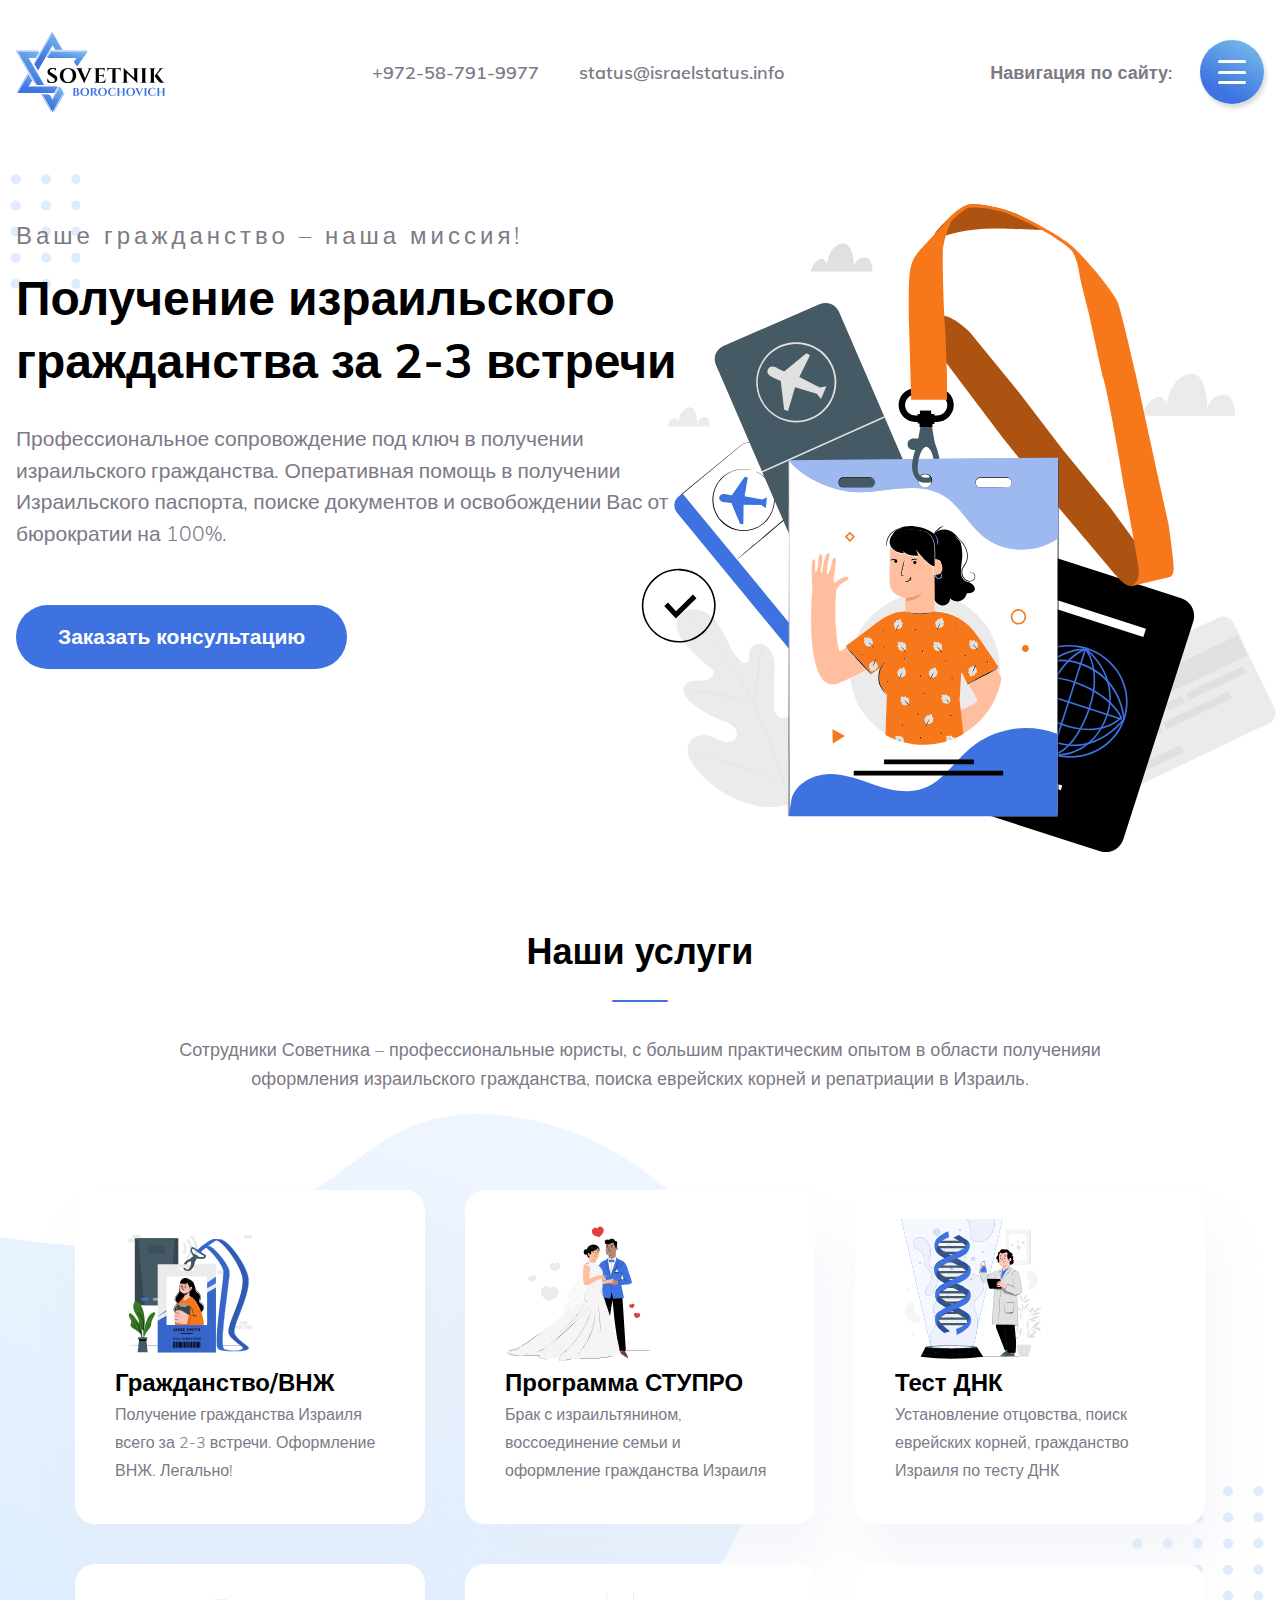
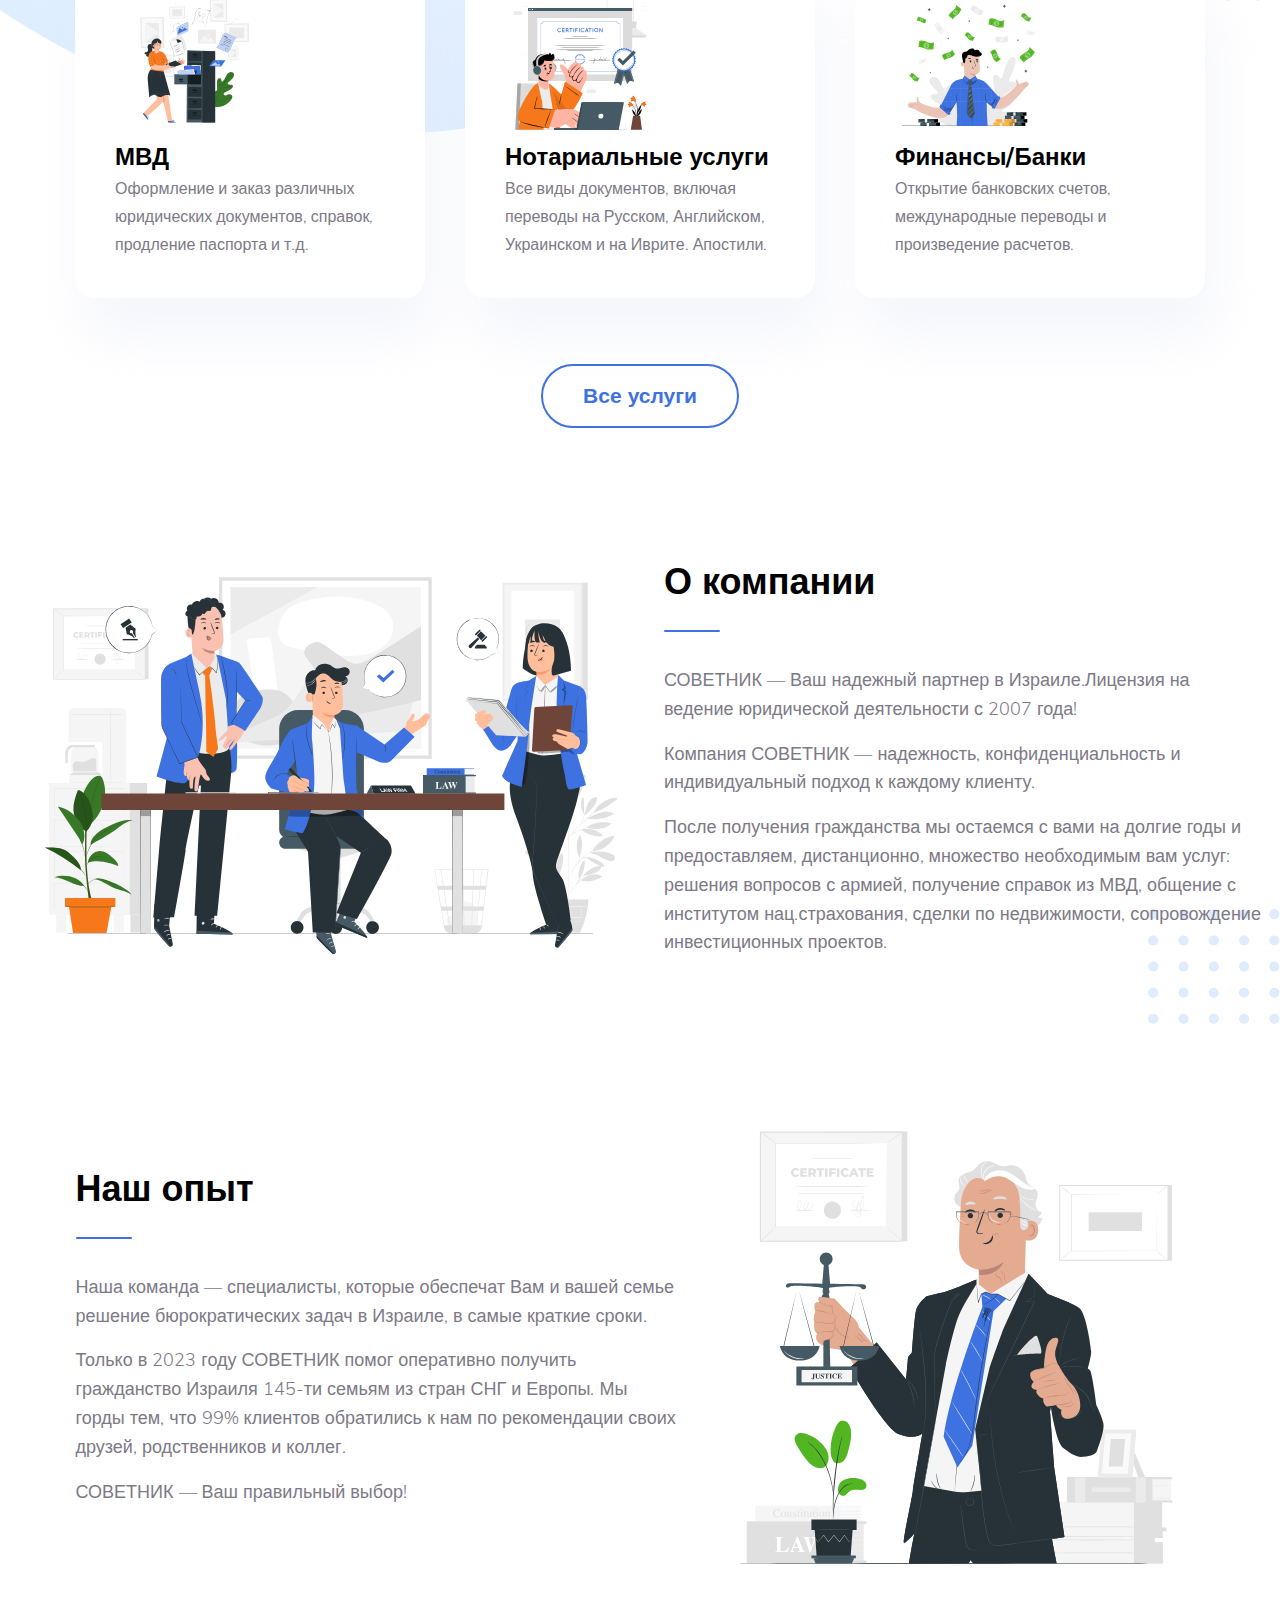
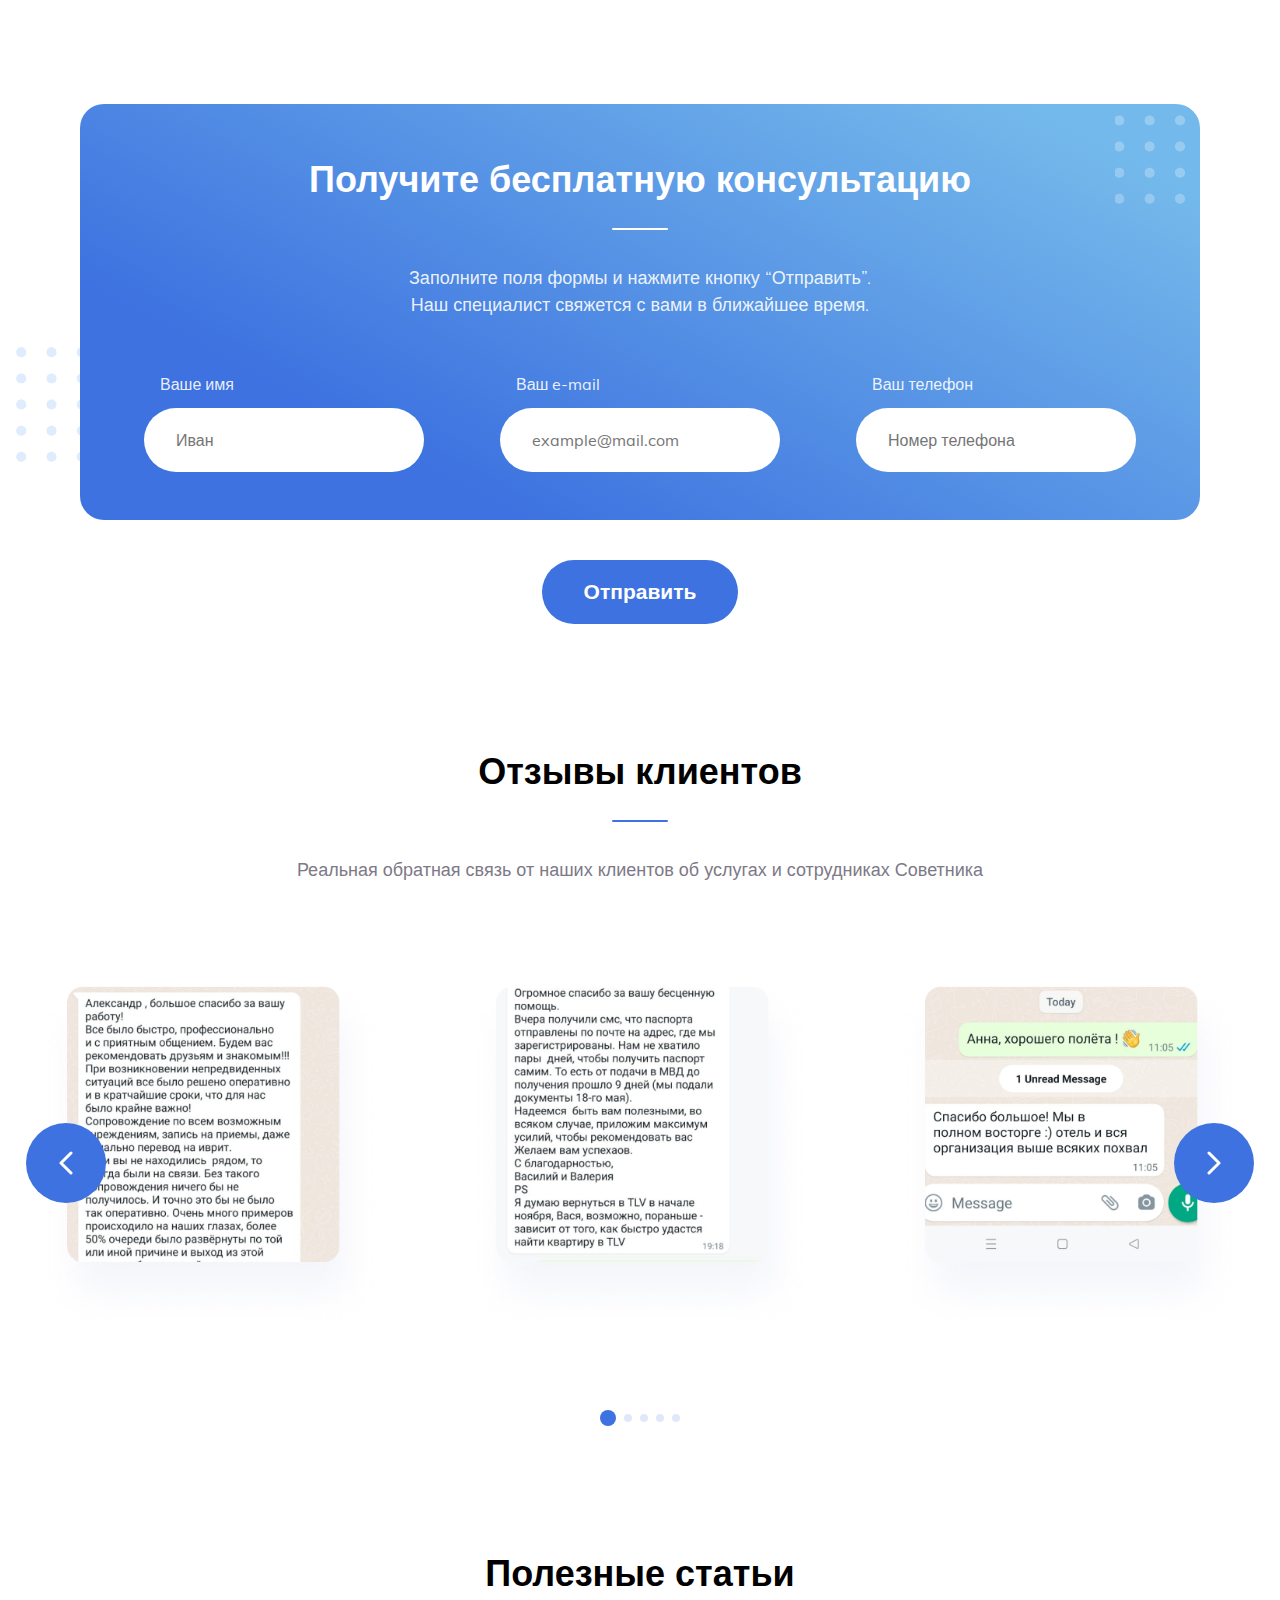
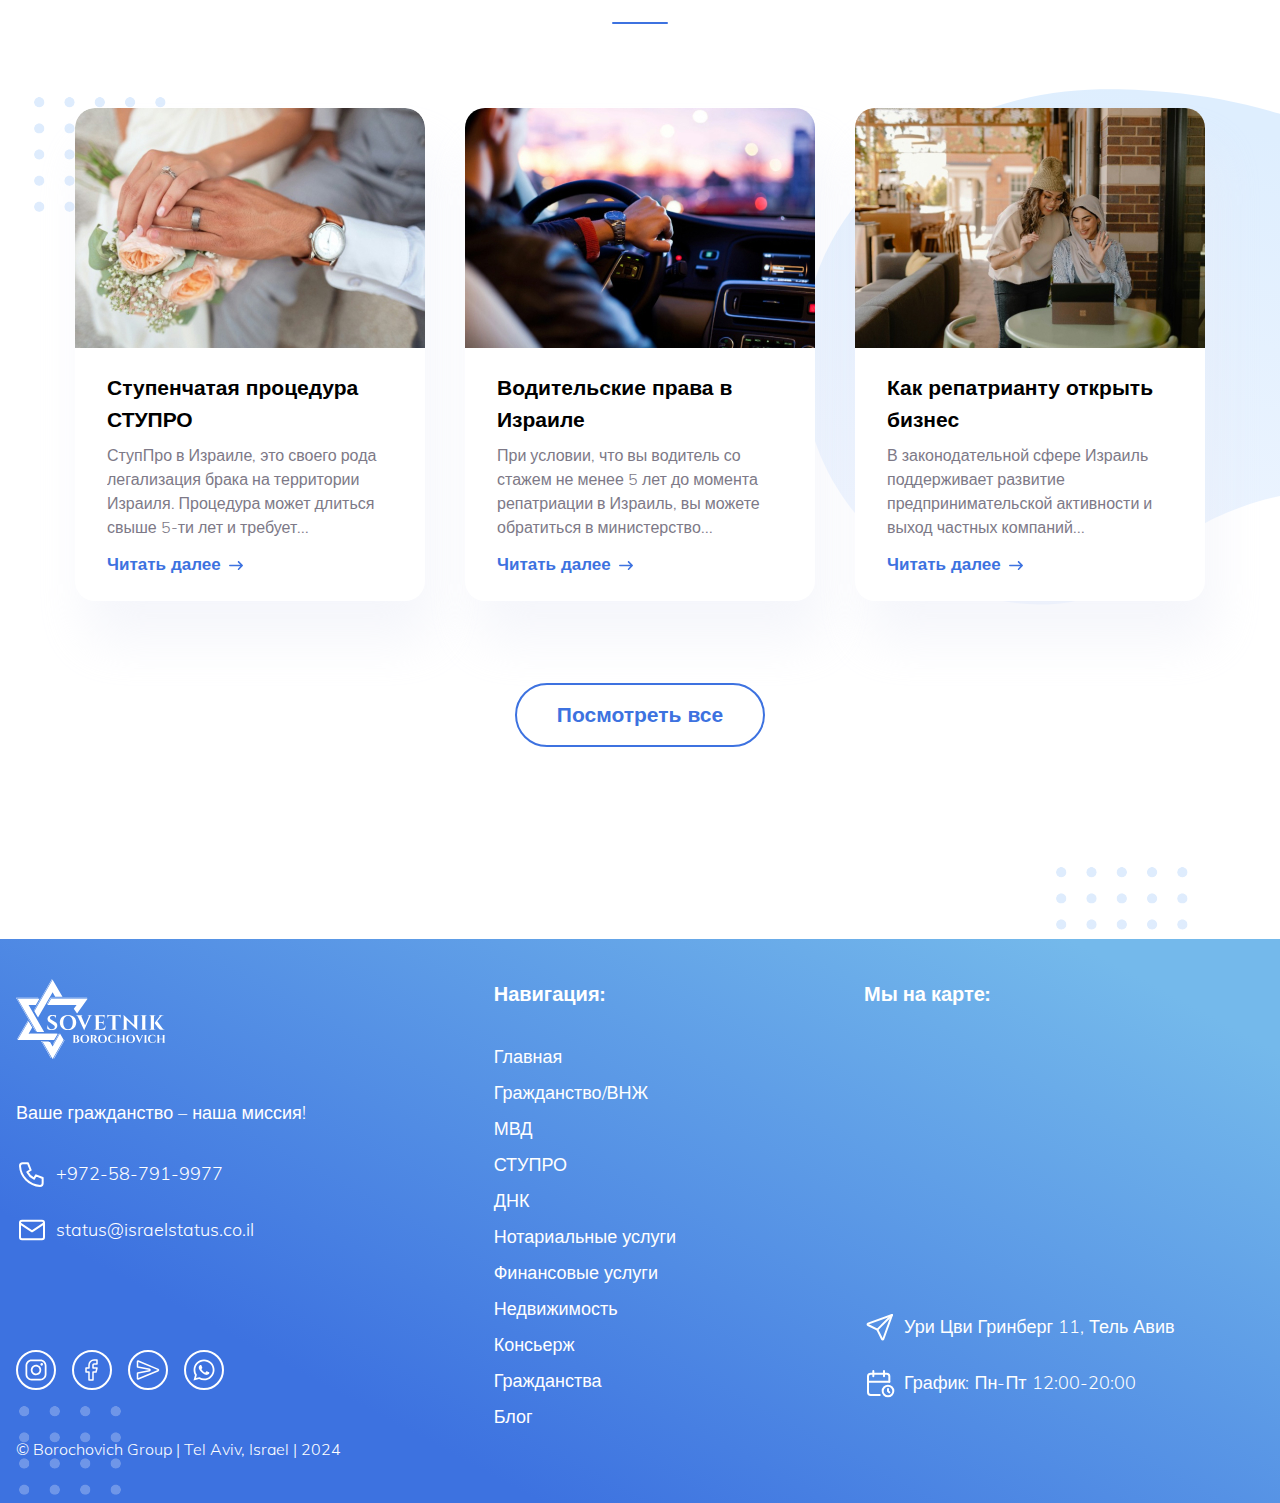
==== index.html @ db6ff0c1 "Initial commit" ====
<!DOCTYPE html>
<html lang="ru">

<head>
    <meta charset="UTF-8">
    <meta name="viewport" content="width=device-width, initial-scale=1.0">
    <meta http-equiv="X-UA-Compatible" content="IE=edge">

    <title>SOVETNIK</title>
    <link rel="icon" type="image/png" href="/assets/images/logo.svg">

    <link rel="preconnect" href="https://fonts.googleapis.com">
    <link rel="preconnect" href="https://fonts.gstatic.com" crossorigin>
    <link href="https://fonts.googleapis.com/css2?family=Roboto+Slab:wght@400;700&display=swap" rel="stylesheet">


    <link rel="stylesheet" href="https://cdn.jsdelivr.net/npm/swiper@11.1.4/swiper-bundle.min.css">
    <link rel="stylesheet" href="assets/css/style.css">
</head>

<body>
    <header class="header">
        <div class="header__inner container">
            <a href="/" class="header__logo logo">
                <img class="logo__image" src="assets/images/logo.svg" alt="logo">
            </a>
            <div class="header__contact">
                <a href="tel:+972-58-791-9977">+972-58-791-9977</a>
                <a href="mailto:status@israelstatus.info">status@israelstatus.info</a>
            </div>
            <div class="header__menu">
                <nav class="header__nav navigation">
                    <button class="navigation__arrow arrow arrow__left" id="leftArrow">

                    </button>
                    <ul class="navigation__list" id="scrollableMenu">
                        <li class="navigation__item">
                            <a href="#" class="navigation__link navigation__link--active">
                                ГРАЖДАНСТВО/ВНЖ
                            </a>
                            <ul class="navigation__sublist">
                                <li class="navigation__subitem">
                                    <a href="#" class="navigation__sublink">
                                        Еврейские корни
                                    </a>
                                </li>
                                <li class="navigation__subitem">
                                    <a href="#" class="navigation__sublink">
                                        Служба в армии Израиля
                                    </a>
                                </li>
                                <li class="navigation__subitem">
                                    <a href="#" class="navigation__sublink">
                                        Брак
                                    </a>
                                </li>
                                <li class="navigation__subitem">
                                    <a href="#" class="navigation__sublink">
                                        Одинокий родитель
                                    </a>
                                </li>
                                <li class="navigation__subitem">
                                    <a href="#" class="navigation__sublink">
                                        Восстановление гражданства
                                    </a>
                                </li>
                                <li class="navigation__subitem">
                                    <a href="#" class="navigation__sublink">
                                        Гуманитарная виза
                                    </a>
                                </li>
                                <li class="navigation__subitem">
                                    <a href="#" class="navigation__sublink">
                                        Вдовы/Вдовцы
                                    </a>
                                </li>
                                <li class="navigation__subitem">
                                    <a href="#" class="navigation__sublink">
                                        Обращение в иудаизм – Гиюр
                                    </a>
                                </li>
                                <li class="navigation__subitem">
                                    <a href="#" class="navigation__sublink">
                                        Архивный поиск
                                    </a>
                                </li>
                                <li class="navigation__subitem">
                                    <a href="#" class="navigation__sublink">
                                        Репатриация в Израиль
                                    </a>
                            </ul>
                        </li>
                        <li class="navigation__item">
                            <a href="#" class="navigation__link">
                                МВД
                            </a>
                            <ul class="navigation__sublist">
                                <li class="navigation__subitem">
                                    <a href="#" class="navigation__sublink">
                                        Еврейские корни
                                    </a>
                                </li>
                                <li class="navigation__subitem">
                                    <a href="#" class="navigation__sublink">
                                        Служба в армии Израиля
                                    </a>
                                </li>
                            </ul>
                        </li>
                        <li class="navigation__item">
                            <a href="#" class="navigation__link">
                                СТУПРО
                            </a>
                            <ul class="navigation__sublist">
                                <li class="navigation__subitem">
                                    <a href="#" class="navigation__sublink">
                                        Еврейские корни
                                    </a>
                                </li>
                                <li class="navigation__subitem">
                                    <a href="#" class="navigation__sublink">
                                        Служба
                                    </a>
                                </li>
                            </ul>
                        </li>
                        <li class="navigation__item">
                            <a href="#" class="navigation__link">
                                ДНК
                            </a>
                        </li>
                        <li class="navigation__item">
                            <a href="#" class="navigation__link">
                                НОТАРИАЛЬНЫЕ
                            </a>
                        </li>
                        <li class="navigation__item">
                            <a href="#" class="navigation__link">
                                Доминикана
                            </a>
                        </li>
                    </ul>
                    <button class="navigation__arrow arrow arrow__right" id="rightArrow">

                    </button>
                </nav>
                <div class="header__actions actions">
                    <p class="">Навигация по сайту:</p>
                    <button class="actions__button burger" id="burgerButton">
                        <span>Меню</span>
                    </button>
                    <button class="actions__button language" id="languageButton">
                        Ru
                    </button>
                </div>
            </div>
        </div>

    </header>

    <main class="main">
        <section class="hero">
            <div class="hero__inner container">
                <div class="hero__content">
                    <span class="hero__tagline">Ваше гражданство – наша миссия!</span>
                    <h1 class="title">Получение израильского гражданства за 2-3 встречи</h1>
                    <img src="assets/images/hero.svg" alt="hero">
                    <p class="hero__text">
                        Профессиональное сопровождение под ключ в получении израильского гражданства. Оперативная помощь
                        в
                        получении Израильского паспорта, поиске документов и освобождении Вас от бюрократии на 100%.
                    </p>
                    <button class="hero__button button">Заказать консультацию</button>
                </div>
            </div>
        </section>
        <section class="services">
            <div class="services__inner container">
                <h2 class="section__title">Наши услуги</h2>
                <p class="section__text">Сотрудники Советника – профессиональные юристы, с большим практическим опытом в
                    области полученияи
                    оформления израильского гражданства, поиска еврейских корней и репатриации в Израиль.</p>
                <ul class="services__list">
                    <li class="services__item">
                        <img src="assets/images/services/ID-Card.svg" alt="id">
                        <h3 class="services__title"><a class="services__link" href="#">Гражданство/ВНЖ</a></h3>
                        <p class="services__text">
                            Получение гражданства Израиля всего за 2-3 встречи. Оформление ВНЖ. Легально!
                        </p>
                    </li>
                    <li class="services__item">
                        <img src="assets/images/services/Wedding.svg" alt="id">
                        <h3 class="services__title"><a class="services__link" href="#">Программа
                                СТУПРО</a></h3>
                        <p class="services__text">
                            Брак с израильтянином, воссоединение семьи и оформление гражданства Израиля
                        </p>
                    </li>
                    <li class="services__item">
                        <img src="assets/images/services/DNA.svg" alt="id">
                        <h3 class="services__title"><a class="services__link" href="#">Тест
                                ДНК</a></h3>
                        <p class="services__text">
                            Установление отцовства, поиск
                            еврейских корней, гражданство Израиля по тесту ДНК
                        </p>
                    </li>
                    <li class="services__item">
                        <img src="assets/images/services/Documents.svg" alt="id">
                        <h3 class="services__title"><a class="services__link" href="#">МВД</a>
                        </h3>
                        <p class="services__text">
                            Оформление и заказ различных юридических документов, справок, продление паспорта и т.д.
                        </p>
                    </li>
                    <li class="services__item">
                        <img src="assets/images/services/Certification.svg" alt="id">
                        <h3 class="services__title"><a class="services__link" href="#">Нотариальные услуги</a></h3>
                        <p class="services__text">
                            Все виды документов, включая переводы на Русском, Английском, Украинском и на Иврите.
                            Апостили.
                        </p>
                    </li>
                    <li class="services__item">
                        <img src="assets/images/services/rain.svg" alt="id">
                        <h3 class="services__title"><a class="services__link" href="#">Финансы/Банки</a></h3>
                        <p class="services__text">
                            Открытие банковских счетов, международные переводы и произведение расчетов.
                        </p>
                    </li>
                </ul>
                <button class="services__button button button--transparent">Все услуги</button>
            </div>
        </section>
        <section class="about">
            <div class="about__inner container row">
                <img class="about__img" src="assets/images/about.svg" alt="">
                <div class="content">
                    <h2 class="section__title left--decor">О компании</h2>
                    <img src="assets/images/about.svg" alt="">
                    <p class="section__text">СОВЕТНИК — Ваш надежный партнер в Израиле.Лицензия на ведение юридической
                        деятельности с 2007 года!</p>
                    <p class="section__text">Компания СОВЕТНИК — надежность, конфиденциальность и индивидуальный подход
                        к каждому клиенту. </p>
                    <p class="section__text">После получения гражданства мы остаемся с вами на долгие годы и
                        предоставляем, дистанционно, множество необходимым вам услуг: решения вопросов с армией,
                        получение справок из МВД, общение с институтом нац.страхования, сделки по недвижимости,
                        сопровождение инвестиционных проектов. </p>
                </div>

            </div>
        </section>
        <section class="experience">
            <div class="experience__inner container row">
                <div class="content">
                    <h2 class="section__title left--decor">Наш опыт</h2>
                    <img src="assets/images/experience.svg" alt="">
                    <p class="section__text">Наша команда — специалисты, которые обеспечат Вам и вашей семье решение
                        бюрократических задач в Израиле, в самые краткие сроки.</p>
                    <p class="section__text">Только в 2023 году СОВЕТНИК помог оперативно получить гражданство Израиля
                        145-ти семьям из стран СНГ и Европы. Мы горды тем, что 99% клиентов обратились к нам по
                        рекомендации своих друзей, родственников и коллег.</p>
                    <p class="section__text">СОВЕТНИК — Ваш правильный выбор!</p>
                </div>
                <img class="experience__img" src="assets/images/experience.svg" alt="">
            </div>
        </section>
        <section class="offer">
            <div class="offer__inner container">
                <form class="form" id="concactForm" method="post">
                    <div class="form__inner">
                        <h2 class="form__title">Получите бесплатную консультацию</h2>
                        <p class="form__text">Заполните поля формы и нажмите кнопку “Отправить”. Наш специалист свяжется
                            с вами в ближайшее время.</p>
                        <div class="form__content">
                            <div class="form__group">
                                <label for="offerName">Ваше имя</label>
                                <input type="text" id="offerName" name="offerName" required="" placeholder="Иван"
                                    onkeypress="noDigits(event)">
                            </div>
                            <div class="form__group">
                                <label for="offerEmail">Ваш e-mail</label>
                                <input type="email" id="offerEmail" name="offerEmail" required=""
                                    placeholder="example@mail.com">
                            </div>
                            <div class="form__group">
                                <label for="offerPhone">Ваш телефон</label>
                                <input type="tel" id="offerPhone" name="offerPhone" required=""
                                    placeholder="Номер телефона" onkeypress="noLettersOrSpecialChars(event)">
                            </div>
                        </div>
                    </div>

                    <button class="form__button button" type="submit">Отправить</button>

                </form>

            </div>
        </section>
        <section class="comments">
            <div class="comments__inner container">
                <h2 class="section__title">Отзывы клиентов</h2>
                <p class="section__text">
                    Реальная обратная связь от наших клиентов об услугах и сотрудниках Советника
                </p>

            <!-- Slider main container -->
            <div class="swiper" id="swiper">

                <!-- Additional required wrapper -->
                <ul class="swiper-wrapper comments__list">

                    <!-- Slides -->
                    <li class="swiper-slide comments__item"><img src="assets/images/1/1.png" alt=""></li>
                    <li class="swiper-slide comments__item"><img src="assets/images/1/2.png" alt=""></li>
                    <li class="swiper-slide comments__item"><img src="assets/images/1/3.png" alt=""></li>
                    <li class="swiper-slide comments__item"><img src="assets/images/1/1.png" alt=""></li>
                    <li class="swiper-slide comments__item"><img src="assets/images/1/3.png" alt=""></li>
                </ul>
                <div class="swiper__navigation">
                    <!-- If we need pagination -->
                    <div class="swiper-pagination"></div>
                    <div class="swiper__navigation-button">
                        <!-- If we need navigation buttons -->
                        <div class="swiper-button-prev"></div>
                        <div class="swiper-button-next"></div>
                    </div>
                </div>
            </div>
            </div>
        </section>
        <section class="news">
            <div class="news__inner container">
                <h2 class="section__title">Полезные статьи</h2>
                <ul class="news__list">
                    <li class="news__item">
                        <img src="assets/images/articles/1.jpg" alt="" class="news__img">
                        <div class="news__content">

                            <h3 class="news__title">
                                <a href="" class="news__link">Ступенчатая процедура
                                    СТУПРО</a>
                            </h3>
                            <p class="news__text">СтупПро в Израиле, это своего рода легализация брака на территории
                                Израиля. Процедура может длиться свыше 5-ти лет и требует...</p>
                            <a href="" class="news__more">
                                Читать далее
                                <span>
                                    <svg width="14" height="9" viewBox="0 0 14 9" fill="none"
                                        xmlns="http://www.w3.org/2000/svg">
                                        <path
                                            d="M0.795455 5.34091L11.2955 5.34091L8.98864 7.64773C8.67045 7.96591 8.67045 8.44318 8.98864 8.76136C9.30682 9.07955 9.78409 9.07955 10.1023 8.76136L13.7614 5.10227C14.0795 4.78409 14.0795 4.30682 13.7614 3.98864L10.1023 0.329546C9.78409 0.0113636 9.30682 0.0113636 8.98864 0.329546C8.67046 0.647727 8.67046 1.125 8.98864 1.44318L11.2955 3.75L0.795455 3.75C0.397728 3.75 4.31153e-07 4.06818 3.89429e-07 4.54545C3.47704e-07 5.02273 0.397728 5.34091 0.795455 5.34091Z"
                                            fill="#3D72E0" />
                                    </svg>
                                </span>
                            </a>
                        </div>
                    </li>
                    <li class="news__item">
                        <img src="assets/images/articles/2.jpg" alt="" class="news__img">
                        <div class="news__content">
                            <h3 class="news__title">
                                <a href="" class="news__link">Водительские права в Израиле</a>
                            </h3>
                            <p class="news__text">При условии, что вы водитель со стажем не менее 5 лет до момента
                                репатриации в Израиль, вы можете обратиться в министерство...</p>
                            <a href="" class="news__more">
                                Читать далее
                                <span>
                                    <svg width="14" height="9" viewBox="0 0 14 9" fill="none"
                                        xmlns="http://www.w3.org/2000/svg">
                                        <path
                                            d="M0.795455 5.34091L11.2955 5.34091L8.98864 7.64773C8.67045 7.96591 8.67045 8.44318 8.98864 8.76136C9.30682 9.07955 9.78409 9.07955 10.1023 8.76136L13.7614 5.10227C14.0795 4.78409 14.0795 4.30682 13.7614 3.98864L10.1023 0.329546C9.78409 0.0113636 9.30682 0.0113636 8.98864 0.329546C8.67046 0.647727 8.67046 1.125 8.98864 1.44318L11.2955 3.75L0.795455 3.75C0.397728 3.75 4.31153e-07 4.06818 3.89429e-07 4.54545C3.47704e-07 5.02273 0.397728 5.34091 0.795455 5.34091Z"
                                            fill="#3D72E0" />
                                    </svg>
                                </span>
                            </a>
                        </div>
                    </li>
                    <li class="news__item">
                        <img src="assets/images/articles/3.jpg" alt="" class="news__img">
                        <div class="news__content">

                            <h3 class="news__title">
                                <a href="" class="news__link">Как репатрианту открыть бизнес</a>
                            </h3>
                            <p class="news__text">В законодательной сфере Израиль поддерживает развитие
                                предпринимательской
                                активности и выход частных компаний...</p>
                            <a href="" class="news__more">
                                Читать далее
                                <span>
                                    <svg width="14" height="9" viewBox="0 0 14 9" fill="none"
                                        xmlns="http://www.w3.org/2000/svg">
                                        <path
                                            d="M0.795455 5.34091L11.2955 5.34091L8.98864 7.64773C8.67045 7.96591 8.67045 8.44318 8.98864 8.76136C9.30682 9.07955 9.78409 9.07955 10.1023 8.76136L13.7614 5.10227C14.0795 4.78409 14.0795 4.30682 13.7614 3.98864L10.1023 0.329546C9.78409 0.0113636 9.30682 0.0113636 8.98864 0.329546C8.67046 0.647727 8.67046 1.125 8.98864 1.44318L11.2955 3.75L0.795455 3.75C0.397728 3.75 4.31153e-07 4.06818 3.89429e-07 4.54545C3.47704e-07 5.02273 0.397728 5.34091 0.795455 5.34091Z"
                                            fill="#3D72E0" />
                                    </svg>
                                </span>
                            </a>
                        </div>
                    </li>
                </ul>
                <a href="" class="button button--transparent">Посмотреть все</a>
            </div>
        </section>

    </main>

    <footer class="footer">
        <div class="footer__inner container">
            <div class="footer__row">
                <div class="footer__col">
                    <a href="/" class="footer__logo logo">
                        <img class="logo__image" src="assets/images/logo-sovetnik-white.svg" alt="logo">
                    </a>
                    <p class="footer__text">Ваше гражданство – наша миссия!</p>
                    <div class="footer__info">
                        <a href="tel:+972-58-791-9977" class="footer__link">
                            <svg width="32" height="32" viewBox="0 0 32 32" fill="none"
                                xmlns="http://www.w3.org/2000/svg">
                                <path
                                    d="M6.66667 5.33325H12L14.6667 11.9999L11.3333 13.9999C12.7613 16.8953 15.1046 19.2386 18 20.6666L20 17.3333L26.6667 19.9999V25.3333C26.6667 26.806 25.4728 27.9999 24 27.9999C13.2369 27.3458 4.65408 18.7631 4 7.99992C4 6.52716 5.19391 5.33325 6.66667 5.33325"
                                    stroke="white" stroke-width="2" stroke-linecap="round" stroke-linejoin="round" />
                            </svg>
                            +972-58-791-9977
                        </a>
                        <a href="mailto:status@israelstatus.co.il" class="footer__link">
                            <svg width="32" height="32" viewBox="0 0 32 32" fill="none"
                                xmlns="http://www.w3.org/2000/svg">
                                <rect x="4" y="6.66675" width="24" height="18.6667" rx="2" stroke="white"
                                    stroke-width="2" stroke-linecap="round" stroke-linejoin="round" />
                                <path d="M4 9.33325L16 17.3333L28 9.33325" stroke="white" stroke-width="2"
                                    stroke-linecap="round" stroke-linejoin="round" />
                            </svg>
                            status@israelstatus.co.il
                        </a>
                    </div>
                    <div class="footer__social social">
                        <a href="#" class="social__link">
                            <svg width="24" height="24" viewBox="0 0 24 24" fill="none"
                                xmlns="http://www.w3.org/2000/svg">
                                <path
                                    d="M16.3748 3.24984C17.5342 3.25331 18.6451 3.71539 19.4648 4.53517C20.2846 5.35495 20.7467 6.46582 20.7502 7.62516V16.3748C20.7467 17.5342 20.2846 18.6451 19.4648 19.4648C18.6451 20.2846 17.5342 20.7467 16.3748 20.7502H7.62516C6.46582 20.7467 5.35495 20.2846 4.53517 19.4648C3.71539 18.6451 3.25331 17.5342 3.24984 16.3748V7.62516C3.25331 6.46582 3.71539 5.35495 4.53517 4.53517C5.35495 3.71539 6.46582 3.25331 7.62516 3.24984H16.3748ZM16.3748 1.5H7.62516C4.25625 1.5 1.5 4.25625 1.5 7.62516V16.3748C1.5 19.7437 4.25625 22.5 7.62516 22.5H16.3748C19.7437 22.5 22.5 19.7437 22.5 16.3748V7.62516C22.5 4.25625 19.7437 1.5 16.3748 1.5Z"
                                    fill="white" />
                                <path
                                    d="M17.6873 7.62524C17.4278 7.62524 17.174 7.54827 16.9582 7.40405C16.7423 7.25983 16.5741 7.05484 16.4748 6.81502C16.3754 6.57519 16.3494 6.31129 16.4001 6.05669C16.4507 5.80209 16.5757 5.56822 16.7593 5.38467C16.9428 5.20111 17.1767 5.07611 17.4313 5.02546C17.6859 4.97482 17.9498 5.00081 18.1896 5.10015C18.4294 5.19949 18.6344 5.36772 18.7786 5.58356C18.9229 5.7994 18.9998 6.05316 18.9998 6.31274C19.0002 6.48521 18.9665 6.65605 18.9007 6.81545C18.8349 6.97486 18.7382 7.1197 18.6163 7.24165C18.4943 7.3636 18.3495 7.46026 18.1901 7.52609C18.0306 7.59192 17.8598 7.62562 17.6873 7.62524ZM12 8.49993C12.6923 8.49993 13.369 8.70521 13.9446 9.08982C14.5202 9.47442 14.9688 10.0211 15.2337 10.6606C15.4986 11.3002 15.568 12.004 15.4329 12.6829C15.2978 13.3619 14.9645 13.9856 14.475 14.4751C13.9855 14.9646 13.3618 15.2979 12.6828 15.433C12.0039 15.568 11.3001 15.4987 10.6606 15.2338C10.021 14.9689 9.47433 14.5203 9.08973 13.9447C8.70513 13.3691 8.49985 12.6924 8.49985 12.0001C8.50084 11.0721 8.86992 10.1824 9.52611 9.5262C10.1823 8.87001 11.072 8.50092 12 8.49993ZM12 6.75009C10.9617 6.75009 9.94662 7.058 9.08326 7.63487C8.2199 8.21175 7.54699 9.03169 7.14963 9.991C6.75227 10.9503 6.64831 12.0059 6.85088 13.0243C7.05345 14.0427 7.55347 14.9782 8.28769 15.7124C9.02192 16.4466 9.95738 16.9466 10.9758 17.1492C11.9942 17.3518 13.0498 17.2478 14.0091 16.8505C14.9684 16.4531 15.7883 15.7802 16.3652 14.9168C16.9421 14.0535 17.25 13.0384 17.25 12.0001C17.25 10.6077 16.6969 9.27234 15.7123 8.28778C14.7277 7.30321 13.3924 6.75009 12 6.75009Z"
                                    fill="white" />
                            </svg>
                        </a>
                        <a href="#" class="social__link">
                            <svg width="24" height="24" viewBox="0 0 24 24" fill="none"
                                xmlns="http://www.w3.org/2000/svg">
                                <path
                                    d="M17 2H14C12.6739 2 11.4021 2.52678 10.4645 3.46447C9.52678 4.40215 9 5.67392 9 7V10H6V14H9V22H13V14H16L17 10H13V7C13 6.73478 13.1054 6.48043 13.2929 6.29289C13.4804 6.10536 13.7348 6 14 6H17V2Z"
                                    stroke="white" stroke-width="1.5" stroke-linecap="round" stroke-linejoin="round" />
                            </svg>
                        </a>
                        <a href="#" class="social__link">
                            <svg width="24" height="24" viewBox="0 0 24 24" fill="none"
                                xmlns="http://www.w3.org/2000/svg">
                                <path
                                    d="M22.0453 12.7101L2.02312 20.9676C1.9675 20.9937 1.90619 21.0055 1.84484 21.0018C1.78349 20.9981 1.72405 20.979 1.67198 20.9463C1.61991 20.9137 1.57688 20.8685 1.54683 20.8149C1.51678 20.7612 1.50068 20.7009 1.5 20.6395V15.3281C1.5 15.2407 1.53049 15.1561 1.5862 15.0889C1.64191 15.0216 1.71935 14.9759 1.80516 14.9596L13.4123 12.7565C14.2261 12.6023 14.2261 11.437 13.4123 11.2827L1.80469 9.07962C1.71904 9.06327 1.64177 9.01759 1.58616 8.95044C1.53056 8.88328 1.50009 8.79884 1.5 8.71165V3.40259C1.5 3.13353 1.77562 2.92165 2.02312 3.02759L22.0453 11.3324C22.1799 11.3904 22.2946 11.4865 22.3751 11.609C22.4557 11.7314 22.4986 11.8747 22.4986 12.0213C22.4986 12.1678 22.4557 12.3112 22.3751 12.4336C22.2946 12.556 22.1799 12.6521 22.0453 12.7101Z"
                                    stroke="white" stroke-width="1.5" stroke-linecap="round" stroke-linejoin="round" />
                            </svg>
                        </a>
                        <a href="#" class="social__link">
                            <svg width="24" height="24" viewBox="0 0 24 24" fill="none"
                                xmlns="http://www.w3.org/2000/svg">
                                <path fill-rule="evenodd" clip-rule="evenodd"
                                    d="M19.4405 4.55161C18.4697 3.58039 17.3165 2.81077 16.0471 2.28706C14.7777 1.76334 13.4172 1.49587 12.0441 1.50005C6.28125 1.50005 1.59 6.16786 1.58766 11.9063C1.58511 13.7335 2.06676 15.5288 2.98359 17.1094L1.5 22.5L7.04297 21.053C8.57729 21.8842 10.2948 22.3193 12.0398 22.3186H12.0441C17.8064 22.3186 22.4972 17.6504 22.5 11.9124C22.5035 10.5439 22.2348 9.18839 21.7095 7.92471C21.1843 6.66103 20.413 5.51442 19.4405 4.55161ZM12.0441 20.5622H12.0403C10.4847 20.5627 8.95739 20.1464 7.61719 19.3566L7.29984 19.1691L4.01062 20.0279L4.88859 16.8361L4.68187 16.508C3.81206 15.1309 3.35121 13.5351 3.35297 11.9063C3.35297 7.1377 7.25344 3.25786 12.0473 3.25786C14.347 3.25375 16.5542 4.16327 18.1833 5.78636C19.8125 7.40944 20.7302 9.61318 20.7347 11.9129C20.7328 16.6819 16.8342 20.5622 12.0441 20.5622ZM16.8108 14.0846C16.5497 13.9543 15.2639 13.3252 15.0258 13.2385C14.7877 13.1518 14.6119 13.1082 14.438 13.3688C14.2641 13.6294 13.763 14.2126 13.6106 14.3883C13.4583 14.5641 13.3059 14.5833 13.0448 14.453C12.7838 14.3227 11.9414 14.0485 10.9434 13.1625C10.1667 12.473 9.64266 11.6218 9.49031 11.3616C9.33797 11.1015 9.47391 10.9604 9.60469 10.831C9.72234 10.7143 9.86578 10.5272 9.99656 10.3754C10.1273 10.2235 10.1709 10.1147 10.2577 9.9413C10.3444 9.76786 10.3012 9.61599 10.2361 9.48614C10.1709 9.3563 9.64828 8.07614 9.43078 7.55536C9.21844 7.04817 9.00328 7.11708 8.84297 7.10911C8.69062 7.10161 8.51484 7.09974 8.34188 7.09974C8.20965 7.10318 8.07955 7.13384 7.9597 7.18981C7.83985 7.24579 7.73283 7.32586 7.64531 7.42505C7.40578 7.68567 6.73078 8.31567 6.73078 9.59442C6.73078 10.8732 7.66828 12.1107 7.79766 12.2841C7.92703 12.4575 9.63984 15.084 12.2606 16.2104C12.7473 16.4188 13.2445 16.6015 13.7503 16.7579C14.3761 16.9557 14.9456 16.928 15.3956 16.861C15.8977 16.7865 16.9425 16.2319 17.1595 15.6244C17.3766 15.0169 17.377 14.4966 17.3119 14.3883C17.2467 14.2801 17.0723 14.2144 16.8108 14.0846Z"
                                    fill="white" />
                            </svg>
                        </a>
                    </div>
                </div>
                <div class="footer__col">
                    <h4 class="footer__title">Навигация:</h4>
                    <nav class="footer__nav">
                        <ul class="footer__nav-list">
                            <li class="footer__nav-item">
                                <a href="" class="footer__nav-link">
                                    Главная
                                </a>
                            </li>
                            <li class="footer__nav-item">
                                <a href="" class="footer__nav-link">
                                    Гражданство/ВНЖ
                                </a>
                            </li>
                            <li class="footer__nav-item">
                                <a href="" class="footer__nav-link">
                                    МВД
                                </a>
                            </li>
                            <li class="footer__nav-item">
                                <a href="" class="footer__nav-link">
                                    СТУПРО
                                </a>
                            </li>
                            <li class="footer__nav-item">
                                <a href="" class="footer__nav-link">
                                    ДНК
                                </a>
                            </li>
                            <li class="footer__nav-item">
                                <a href="" class="footer__nav-link">
                                    Нотариальные услуги
                                </a>
                            </li>
                            <li class="footer__nav-item">
                                <a href="" class="footer__nav-link">
                                    Финансовые услуги
                                </a>
                            </li>
                            <li class="footer__nav-item">
                                <a href="" class="footer__nav-link">
                                    Недвижимость
                                </a>
                            </li>
                            <li class="footer__nav-item">
                                <a href="" class="footer__nav-link">
                                    Консьерж
                                </a>
                            </li>
                            <li class="footer__nav-item">
                                <a href="" class="footer__nav-link">
                                    Гражданства
                                </a>
                            </li>
                            <li class="footer__nav-item">
                                <a href="" class="footer__nav-link">
                                    Блог
                                </a>
                            </li>
                        </ul>
                    </nav>
                </div>
                <div class="footer__col">
                    <h4 class="footer__title">Мы на карте:</h4>
                    <iframe class="map"
                        src="https://www.google.com/maps/embed?pb=!1m18!1m12!1m3!1d6757.70227565131!2d34.790434413531656!3d32.12732229720483!2m3!1f0!2f0!3f0!3m2!1i1024!2i768!4f13.1!3m3!1m2!1s0x151d493e3db56261%3A0x1466332ac19ff2e6!2sUri%20Tsvi%20Grinberg%20St%2011%2C%20Tel%20Aviv-Jaffa%2C%20Israel!5e0!3m2!1sen!2sua!4v1716041270489!5m2!1sen!2sua"
                        width="400" height="240" style="border:0;" allowfullscreen="" loading="lazy"
                        referrerpolicy="no-referrer-when-downgrade">
                    </iframe>
                    <div class="footer__info">
                        <a href="tel:+972-58-791-9977" class="footer__link">
                            <svg width="32" height="32" viewBox="0 0 32 32" fill="none"
                                xmlns="http://www.w3.org/2000/svg">
                                <path d="M13.3333 18.6667L28 4" stroke="white" stroke-width="2" stroke-linecap="round"
                                    stroke-linejoin="round" />
                                <path
                                    d="M28 4L19.3333 28C19.2139 28.2607 18.9534 28.4278 18.6667 28.4278C18.3799 28.4278 18.1195 28.2607 18 28L13.3333 18.6667L4 14C3.73931 13.8805 3.57217 13.6201 3.57217 13.3333C3.57217 13.0466 3.73931 12.7861 4 12.6667L28 4"
                                    stroke="white" stroke-width="2" stroke-linecap="round" stroke-linejoin="round" />
                            </svg>
                            Ури Цви Гринберг 11, Тель Авив
                        </a>
                        <p class="footer__link">
                            <svg width="32" height="32" viewBox="0 0 32 32" fill="none"
                                xmlns="http://www.w3.org/2000/svg">
                                <path
                                    d="M15.7267 28.0001H6.66667C5.19391 28.0001 4 26.8062 4 25.3334V9.33341C4 7.86066 5.19391 6.66675 6.66667 6.66675H22.6667C24.1394 6.66675 25.3333 7.86066 25.3333 9.33341V14.6667"
                                    stroke="white" stroke-width="2" stroke-linecap="round" stroke-linejoin="round" />
                                <circle cx="24" cy="24.0001" r="5.33333" stroke="white" stroke-width="2"
                                    stroke-linecap="round" stroke-linejoin="round" />
                                <path d="M20 4V9.33333" stroke="white" stroke-width="2" stroke-linecap="round"
                                    stroke-linejoin="round" />
                                <path d="M9.33332 4V9.33333" stroke="white" stroke-width="2" stroke-linecap="round"
                                    stroke-linejoin="round" />
                                <path d="M4 14.6667H25.3333" stroke="white" stroke-width="2" stroke-linecap="round"
                                    stroke-linejoin="round" />
                                <path d="M24 21.9946V24L25.3333 25.3333" stroke="white" stroke-width="2"
                                    stroke-linecap="round" stroke-linejoin="round" />
                            </svg>

                            График: Пн-Пт 12:00-20:00
                        </p>
                    </div>
                </div>
            </div>

            <p class="copy">© Borochovich Group | Tel Aviv, Israel | 2024</p>
        </div>
    </footer>

    <script src="assets/js/jquery.min.js"></script>
    <script src="https://cdn.jsdelivr.net/npm/swiper@11.1.4/swiper-bundle.min.js"></script>
    <script src="assets/js/script.js"></script>
</body>

</html>
---- assets/css/style.css ----
@charset "UTF-8";
/**
  Нормализация блочной модели
 */
*,
*::before,
*::after {
  -webkit-box-sizing: border-box;
          box-sizing: border-box;
}

/**
  Убираем внутренние отступы слева тегам списков,
  у которых есть атрибут class
  */
:where(ul, ol):where([class]) {
  padding-left: 0;
}

/**
  Убираем внешние отступы body и двум другим тегам,
  у которых есть атрибут class
  */
body,
:where(blockquote, figure):where([class]) {
  margin: 0;
}

/**
  Убираем внешние отступы вертикали нужным тегам,
  у которых есть атрибут class
  */
:where(h1,
h2,
h3,
h4,
h5,
h6,
p,
ul,
ol,
dl):where([class]) {
  margin-block: 0;
}

:where(dd[class]) {
  margin-left: 0;
}

:where(fieldset[class]) {
  margin-left: 0;
  padding: 0;
  border: none;
}

/**
  Убираем стандартный маркер маркированному списку,
  у которого есть атрибут class
  */
:where(ul[class]) {
  list-style: none;
}

/**
  Обнуляем вертикальные внешние отступы параграфа,
  объявляем локальную переменную для внешнего отступа вниз,
  чтобы избежать взаимодействие с более сложным селектором
  */
p {
  --paragraphMarginBottom: 16px;
  margin-block: 0;
}

/**
  Внешний отступ вниз для параграфа без атрибута class,
  который расположен не последним среди своих соседних элементов
  */
p:where(:not([class]):not(:last-child)) {
  margin-bottom: var(--paragraphMarginBottom);
}

/**
  Упрощаем работу с изображениями
  */
img {
  display: block;
  max-width: 100%;
  height: auto;
}

/**
  Наследуем свойства шрифт для полей ввода
  */
input,
textarea,
select,
button {
  font: inherit;
}

html {
  /**
  Пригодится в большинстве ситуаций
  (когда, например, нужно будет "прижать" футер к низу сайта)
  */
  height: 100%;
  /**
  Плавный скролл
  */
  scroll-behavior: smooth;
}

body {
  /**
  Пригодится в большинстве ситуаций
  (когда, например, нужно будет "прижать" футер к низу сайта)
  */
  min-height: 100%;
  /**
  Унифицированный интерлиньяж
  */
  line-height: 1.5;
}

/**
  Приводим к единому цвету svg-элементы
  */
svg *[fill] {
  fill: currentColor;
}

svg *[stroke] {
  stroke: currentColor;
}

/**
  Чиним баг задержки смены цвета при взаимодействии с svg-элементами
  */
svg * {
  -webkit-transition-property: fill, stroke;
  transition-property: fill, stroke;
}

/**
  Удаляем все анимации и переходы для людей,
  которые предпочитают их не использовать
  */
@media (prefers-reduced-motion: reduce) {
  * {
    -webkit-animation-duration: 0.01ms !important;
            animation-duration: 0.01ms !important;
    -webkit-animation-iteration-count: 1 !important;
            animation-iteration-count: 1 !important;
    -webkit-transition-duration: 0.01ms !important;
            transition-duration: 0.01ms !important;
    scroll-behavior: auto !important;
  }
}
@font-face {
  font-family: "Mulish";
  src: url("../fonts/Mulish-ExtraLight.woff2") format("woff2");
  font-weight: 200;
  font-style: normal;
  font-display: swap;
}
@font-face {
  font-family: "Mulish";
  src: url("../fonts/Mulish-Light.woff2") format("woff2");
  font-weight: 300;
  font-style: normal;
  font-display: swap;
}
@font-face {
  font-family: "Mulish";
  src: url("../fonts/Mulish-Regular.woff2") format("woff2");
  font-weight: 400;
  font-style: normal;
  font-display: swap;
}
@font-face {
  font-family: "Mulish";
  src: url("../fonts/Mulish-Medium.woff2") format("woff2");
  font-weight: 500;
  font-style: normal;
  font-display: swap;
}
@font-face {
  font-family: "Mulish";
  src: url("../fonts/Mulish-SemiBold.woff2") format("woff2");
  font-weight: 600;
  font-style: normal;
  font-display: swap;
}
@font-face {
  font-family: "Mulish";
  src: url("../fonts/Mulish-Bold.woff2") format("woff2");
  font-weight: 700;
  font-style: normal;
  font-display: swap;
}
@font-face {
  font-family: "Mulish";
  src: url("../fonts/Mulish-ExtraBold.woff2") format("woff2");
  font-weight: 800;
  font-style: normal;
  font-display: swap;
}
@font-face {
  font-family: "Mulish";
  src: url("../fonts/Mulish-Black.woff2") format("woff2");
  font-weight: 900;
  font-style: normal;
  font-display: swap;
}
:root {
  --color-dark: #000000;
  --color-dark-alt: #292a32;
  --color-light: #ffffff;
  --color-accent: #3D72E0;
  --color-gray: #7D7987;
  --color-gray-alt: #e0e0e0;
  --color-shadow: rgba(0, 0, 0, 0.15);
  /* Example: 50% transparent black */
  --border: 2px solid var(--color-accent);
  --border-radius: 14px;
  --border-radius-small: 7px;
  --border-radius-large: 45px;
  --bg-gradient: linear-gradient(208.18deg, #74B9EB 9.05%, #3D72E0 76.74%);
  --bg-gradient-alt: linear-gradient(208.18deg, #3D72E0 9.05%, #74B9EB 76.74%);
  --shadow: 2px 4px 4px 0px var(--color-shadow);
  --font-family-base: "Mulish", sans-serif;
  --container-width: 1260px;
  --container-padding-x: 16px;
  --section-padding-y: 60px;
  --input-height: 64px;
  --button-height: 64px;
  --icon-button-height: 30px;
  --transition-duration: 0.3s;
}

.container {
  max-width: calc(var(--container-width) + var(--container-padding-x) * 2);
  margin-inline: auto;
  padding-inline: var(--container-padding-x);
}

.visually-hidden {
  position: absolute !important;
  width: 1px !important;
  height: 1px !important;
  margin: -1px !important;
  border: 0 !important;
  padding: 0 !important;
  white-space: nowrap !important;
  -webkit-clip-path: inset(100%) !important;
          clip-path: inset(100%) !important;
  clip: rect(0 0 0 0) !important;
  overflow: hidden !important;
}

@media (max-width: 767px) {
  .hidden-mobile {
    display: none !important;
  }
}

@media (min-width: 768px) {
  .visible-mobile {
    display: none !important;
  }
}

body {
  font-size: clamp(16px, 1.7213114754vw, 21px);
  display: -webkit-box;
  display: -ms-flexbox;
  display: flex;
  -webkit-box-orient: vertical;
  -webkit-box-direction: normal;
      -ms-flex-direction: column;
          flex-direction: column;
  color: var(--color-gray);
  background: var(--color-light);
  font-family: var(--font-family-base);
  font-weight: 300;
  line-height: 1.5;
}

a,
button,
input,
textarea,
svg * {
  -webkit-transition-duration: var(--transition-duration);
          transition-duration: var(--transition-duration);
}

a {
  text-decoration: none;
  color: inherit;
}

h1,
h2,
h3,
h4 {
  font-weight: 500;
}

h1 {
  font-size: clamp(24px, 3.9344262295vw, 48px);
  color: var(--color-dark);
  font-weight: 700;
  line-height: 1.3;
  margin-bottom: clamp(1rem, 0.6rem + 1.78vw, 2rem);
}
@media (max-width: 1023px) {
  h1 {
    text-align: center;
  }
}

h2 {
  position: relative;
  font-size: clamp(24px, 2.9508196721vw, 36px);
  color: var(--color-dark);
  font-weight: 700;
  line-height: 1.5;
  margin-bottom: clamp(3.125rem, 2.925rem + 0.89vw, 3.625rem);
}
@media (max-width: 1023px) {
  h2 {
    margin-inline: auto;
    line-height: 1.3;
  }
}
h2::after {
  content: "";
  display: block;
  width: 56px;
  height: 2px;
  background: var(--color-accent);
  border-radius: 2px;
  position: absolute;
  bottom: -24px;
  left: 50%;
  translate: -50% 0;
}
h2.left--decor::after {
  left: 0%;
  translate: 0% 0;
}
@media (max-width: 1023px) {
  h2.left--decor::after {
    left: 50%;
    translate: -50% 0;
  }
}

h3 {
  font-size: clamp(24px, 1.9672131148vw, 24px);
  font-weight: 700;
  color: var(--color-dark);
}

h4 {
  font-size: clamp(20px, 1.6393442623vw, 20px);
  font-weight: 700;
}

section {
  padding-block: clamp(1.25rem, 0.25rem + 4.44vw, 3.75rem);
}

.section__text {
  font-size: clamp(16px, 1.4754098361vw, 18px);
  line-height: 1.6;
}
.section__text:where(:not(:last-child)) {
  margin-bottom: var(--paragraphMarginBottom);
}

.row {
  display: -webkit-box;
  display: -ms-flexbox;
  display: flex;
  -webkit-box-align: center;
      -ms-flex-align: center;
          align-items: center;
  -webkit-box-pack: center;
      -ms-flex-pack: center;
          justify-content: center;
  -webkit-column-gap: 24px;
     -moz-column-gap: 24px;
          column-gap: 24px;
}

.content {
  max-width: 605px;
}
@media (max-width: 1023px) {
  .content {
    display: -webkit-box;
    display: -ms-flexbox;
    display: flex;
    -webkit-box-orient: vertical;
    -webkit-box-direction: normal;
        -ms-flex-direction: column;
            flex-direction: column;
    -webkit-box-align: start;
        -ms-flex-align: start;
            align-items: flex-start;
    margin: 0 auto;
  }
}

@-webkit-keyframes backAndForth {
  0% {
    translate: 0 0;
  }
  50% {
    translate: 10px 0;
  }
  100% {
    translate: 0 0;
  }
}

@keyframes backAndForth {
  0% {
    translate: 0 0;
  }
  50% {
    translate: 10px 0;
  }
  100% {
    translate: 0 0;
  }
}
@-webkit-keyframes rorateElements {
  0% {
    rotate: 0;
  }
  25% {
    rotate: 15deg;
  }
  50% {
    rotate: 0;
  }
  75% {
    rotate: -15deg;
  }
  100% {
    rotate: 0;
  }
}
@keyframes rorateElements {
  0% {
    rotate: 0;
  }
  25% {
    rotate: 15deg;
  }
  50% {
    rotate: 0;
  }
  75% {
    rotate: -15deg;
  }
  100% {
    rotate: 0;
  }
}
.button {
  padding: 0;
  background-color: transparent;
  border: none;
  cursor: pointer;
  height: var(--button-height);
  display: -webkit-box;
  display: -ms-flexbox;
  display: flex;
  -webkit-box-align: center;
      -ms-flex-align: center;
          align-items: center;
  -webkit-box-pack: center;
      -ms-flex-pack: center;
          justify-content: center;
  padding: 0 40px;
  gap: 10px;
  border-radius: 55px;
  font-weight: 700;
  color: var(--color-light);
  background: var(--color-accent);
  border: 2px solid transparent;
}
@media (max-width: 767px) {
  .button {
    height: 56px;
  }
}
@media (max-width: 560px) {
  .button {
    width: 100%;
    max-width: 320px;
  }
}
@media (hover: hover) {
  .button:hover {
    color: var(--color-accent);
    background: transparent;
    border: var(--border);
  }
}
@media (hover: none) {
  .button:active {
    color: var(--color-accent);
    background: transparent;
    border: var(--border);
  }
}
.button--transparent {
  color: var(--color-accent);
  background: transparent;
  border: var(--border);
}
@media (hover: hover) {
  .button--transparent:hover {
    color: var(--color-light);
    background: var(--color-accent);
    border: 2px solid transparent;
  }
}
@media (hover: none) {
  .button--transparent:active {
    color: var(--color-light);
    background: var(--color-accent);
    border: 2px solid transparent;
  }
}

.navigation {
  position: absolute;
  -webkit-box-align: center;
      -ms-flex-align: center;
          align-items: center;
  padding: 0 32px;
  right: 100px;
  max-width: 750px;
  border-radius: 24px;
  background: var(--color-light);
  -webkit-box-shadow: 0px 4px 20px 0px var(--color-shadow);
          box-shadow: 0px 4px 20px 0px var(--color-shadow);
  border-bottom: 1px solid rgba(0, 0, 0, 0.05);
  -webkit-transition: all 0.3s ease-in-out;
  transition: all 0.3s ease-in-out;
  opacity: 0;
  top: -1000%;
  translate: 0 -50%;
}
@media (max-width: 1023px) {
  .navigation {
    max-width: none;
    padding: 40px 16px;
    right: 0;
    width: 100%;
    height: 100vh;
    -webkit-box-shadow: none;
            box-shadow: none;
    translate: 0 0;
  }
}
.navigation.active {
  top: 50%;
  opacity: 1;
  z-index: 1;
}
@media (max-width: 1023px) {
  .navigation.active {
    top: 100%;
  }
}
.navigation__list {
  max-width: 650px;
  padding: 16px 0;
  display: -webkit-box;
  display: -ms-flexbox;
  display: flex;
  -webkit-box-align: center;
      -ms-flex-align: center;
          align-items: center;
  -webkit-column-gap: 32px;
     -moz-column-gap: 32px;
          column-gap: 32px;
  overflow-x: auto;
  white-space: nowrap;
  -ms-scroll-snap-type: x mandatory;
      scroll-snap-type: x mandatory;
  /* Дополнительно для плавного скролла */
  -ms-overflow-style: none;
  /* Internet Explorer 10+ */
  scrollbar-width: none;
  /* Firefox */
}
.navigation__list::-webkit-scrollbar {
  display: none;
  /* Chrome, Safari, Opera */
}
@media (max-width: 1023px) {
  .navigation__list {
    max-width: none;
    -webkit-box-orient: vertical;
    -webkit-box-direction: normal;
        -ms-flex-direction: column;
            flex-direction: column;
    -webkit-box-align: start;
        -ms-flex-align: start;
            align-items: flex-start;
    gap: 24px;
    overflow: auto;
  }
}
.navigation__item {
  font-size: 18px;
  text-transform: uppercase;
  text-wrap: nowrap;
}
.navigation__link {
  position: relative;
}
@media (max-width: 1023px) {
  .navigation__link {
    padding: 0 24px;
  }
}
@media (hover: hover) {
  .navigation__link:hover {
    color: var(--color-dark);
  }
  .navigation__link:hover::after {
    width: 100%;
    opacity: 1;
  }
}
@media (hover: hover) and (max-width: 1023px) {
  .navigation__link:hover::after {
    height: 100%;
    width: 0;
  }
}
@media (hover: none) {
  .navigation__link:active {
    color: var(--color-dark);
  }
  .navigation__link:active::after {
    width: 100%;
    opacity: 1;
  }
}
@media (hover: none) and (max-width: 1023px) {
  .navigation__link:active::after {
    height: 100%;
    width: 0;
  }
}
.navigation__link::after {
  content: "";
  display: block;
  position: absolute;
  left: 50%;
  bottom: -19px;
  translate: -50% 0;
  width: 0%;
  border-top: 8px solid var(--color-accent);
  border-radius: 8px 8px 0 0;
  opacity: 0;
  -webkit-transition: all 0.3s ease;
  transition: all 0.3s ease;
}
@media (max-width: 1023px) {
  .navigation__link::after {
    left: 0;
    bottom: 50%;
    translate: 0 50%;
    border: none;
    border-right: 8px solid var(--color-accent);
    border-radius: 0 8px 8px 0;
    height: 0;
  }
}
.navigation__link--active {
  color: var(--color-dark);
}
.navigation__link--active::after {
  width: 100%;
  opacity: 1;
}
@media (max-width: 1023px) {
  .navigation__link--active::after {
    width: 0;
    height: 100%;
  }
}
.navigation__sublist {
  height: 0;
  opacity: 0;
  position: absolute;
  top: 101%;
  left: 0;
  width: 100%;
  padding: 32px 40px;
  background: var(--color-light);
  display: -webkit-box;
  display: -ms-flexbox;
  display: flex;
  -ms-flex-wrap: wrap;
      flex-wrap: wrap;
  gap: 16px 24px;
}
.navigation__subitem {
  -ms-flex-preferred-size: calc(50% - 12px);
      flex-basis: calc(50% - 12px);
}
.navigation__sublink {
  text-transform: capitalize;
  color: var(--color-dark);
  font-weight: 700;
  text-wrap: wrap;
  line-height: 1.8;
}
@media (hover: hover) {
  .navigation__sublink:hover {
    color: var(--color-accent);
  }
}
@media (hover: none) {
  .navigation__sublink:active {
    color: var(--color-accent);
  }
}
@media (max-width: 1023px) {
  .navigation__arrow {
    display: none;
  }
}

.actions {
  position: relative;
  display: -webkit-box;
  display: -ms-flexbox;
  display: flex;
  -webkit-box-align: center;
      -ms-flex-align: center;
          align-items: center;
  -webkit-column-gap: 28px;
     -moz-column-gap: 28px;
          column-gap: 28px;
}
.actions p {
  font-size: 18px;
  font-weight: 600;
}
@media (max-width: 1023px) {
  .actions p {
    display: none;
  }
}
.actions__button {
  position: relative;
  padding: 0;
  background-color: transparent;
  border: none;
  cursor: pointer;
  width: 64px;
  aspect-ratio: 1;
  display: -webkit-box;
  display: -ms-flexbox;
  display: flex;
  -webkit-box-pack: center;
      -ms-flex-pack: center;
          justify-content: center;
  -webkit-box-align: center;
      -ms-flex-align: center;
          align-items: center;
  border-radius: 50%;
  -webkit-box-shadow: var(--shadow);
          box-shadow: var(--shadow);
  text-transform: uppercase;
  z-index: 1000;
}
@media (max-width: 767px) {
  .actions__button {
    width: 56px;
    aspect-ratio: 1;
  }
}
.actions__button::before {
  content: "";
  display: block;
  opacity: 0;
  position: absolute;
  top: 0;
  left: 0;
  width: 100%;
  height: 100%;
  border-radius: 50%;
  background: var(--color-gray-alt);
  -webkit-transition: opacity 0.3s ease-in-out;
  transition: opacity 0.3s ease-in-out;
  z-index: -1000;
}
@media (hover: hover) {
  .actions__button:hover::before {
    opacity: 1;
  }
}
@media (hover: none) {
  .actions__button:active::before {
    opacity: 1;
  }
}
.actions .language {
  font-size: 18px;
  font-weight: 800;
  position: absolute;
  right: 0;
  top: 80px;
  opacity: 0;
  -webkit-transition: all 0.3s ease;
  transition: all 0.3s ease;
  z-index: -100;
}
.actions .language.language--active {
  opacity: 1;
  z-index: 2;
}

.burger {
  background: var(--bg-gradient);
}
.burger::before {
  background: var(--bg-gradient-alt);
}
.burger span {
  font-size: 0;
  display: block;
  width: 28px;
  height: 3px;
  background: var(--color-light);
  border-radius: 3px;
  -webkit-transition: all 0.3s ease;
  transition: all 0.3s ease;
}
.burger span::before, .burger span::after {
  content: "";
  display: block;
  width: 28px;
  height: 3px;
  background: var(--color-light);
  border-radius: 3px;
  position: absolute;
  left: 50%;
  translate: -50% 0;
  -webkit-transition: all 0.3s ease;
  transition: all 0.3s ease;
}
.burger span::before {
  top: 20px;
}
@media (max-width: 767px) {
  .burger span::before {
    top: 18px;
  }
}
.burger span::after {
  bottom: 20px;
}
@media (max-width: 767px) {
  .burger span::after {
    bottom: 18px;
  }
}
.burger.burger--active {
  background: var(--color-light);
}
.burger.burger--active::before {
  background: var(--color-gray-alt);
}
.burger.burger--active span {
  width: 0;
}
.burger.burger--active span::before, .burger.burger--active span::after {
  background: var(--color-dark);
  top: 50%;
  bottom: auto;
  translate: -50% -50%;
}
.burger.burger--active span::before {
  rotate: 45deg;
}
.burger.burger--active span::after {
  rotate: -45deg;
}

.arrow {
  padding: 0;
  background-color: transparent;
  border: none;
  cursor: pointer;
  width: 40px;
  aspect-ratio: 1;
  background: var(--color-accent);
  border-radius: 50%;
  position: absolute;
  top: 12px;
  z-index: 1;
  top: 50%;
  translate: 0 -50%;
}
.arrow::before, .arrow::after {
  content: "";
  display: block;
  width: 12px;
  height: 2px;
  background: var(--color-light);
  border-radius: 2px;
  position: absolute;
  left: 50%;
  translate: -50% 0%;
  -webkit-transition: all 0.3s ease;
  transition: all 0.3s ease;
}
.arrow::before {
  top: 15px;
  rotate: 45deg;
}
.arrow::after {
  bottom: 15px;
  rotate: -45deg;
}
.arrow__left {
  left: 12px;
  rotate: 180deg;
}
.arrow__right {
  right: 12px;
}
.arrow.hidden {
  display: none;
}

.form {
  background: url(../images/element.svg) no-repeat;
  background-position: left 60%;
}
.form__inner {
  border-radius: 24px;
  margin: 0 auto;
  max-width: 1120px;
  padding-block: clamp(2rem, 1.6rem + 1.78vw, 3rem);
  padding-inline: clamp(1.5rem, 0.5rem + 4.44vw, 4rem);
  background: linear-gradient(208.18deg, #74B9EB 9.05%, #3D72E0 76.74%);
  position: relative;
  overflow: hidden;
}
.form__inner::after {
  content: "";
  display: block;
  width: 130px;
  height: 115px;
  background: url(../images/element2.svg) no-repeat center;
  position: absolute;
  top: -15px;
  right: -45px;
}
@media (max-width: 560px) {
  .form__inner::after {
    display: none;
  }
}
.form__title {
  font-size: clamp(24px, 2.9508196721vw, 36px);
  color: var(--color-light);
  text-align: center;
}
.form__title::after {
  background: var(--color-light);
}
.form__text {
  max-width: 640px;
  margin: 0 auto;
  font-size: clamp(16px, 1.4754098361vw, 18px);
  line-height: 1.5;
  text-align: center;
  text-wrap: balance;
  color: rgba(255, 255, 255, 0.9);
}
@media (max-width: 560px) {
  .form__text {
    text-wrap: wrap;
  }
}
.form__content {
  margin-top: clamp(1rem, 0.15rem + 3.78vw, 3.125rem);
  display: -webkit-box;
  display: -ms-flexbox;
  display: flex;
  -webkit-box-align: center;
      -ms-flex-align: center;
          align-items: center;
  -webkit-box-pack: justify;
      -ms-flex-pack: justify;
          justify-content: space-between;
  -ms-flex-wrap: wrap;
      flex-wrap: wrap;
  gap: 10px;
}
@media (max-width: 1023px) {
  .form__content {
    -webkit-box-orient: vertical;
    -webkit-box-direction: normal;
        -ms-flex-direction: column;
            flex-direction: column;
  }
}
.form__group {
  display: -webkit-box;
  display: -ms-flexbox;
  display: flex;
  -webkit-box-orient: vertical;
  -webkit-box-direction: normal;
      -ms-flex-direction: column;
          flex-direction: column;
  -webkit-box-align: start;
      -ms-flex-align: start;
          align-items: flex-start;
  gap: 8px;
}
@media (max-width: 1023px) {
  .form__group {
    width: 100%;
  }
}
.form label {
  font-size: 16px;
  line-height: 2;
  font-weight: 400;
  text-indent: 16px;
  color: rgba(255, 255, 255, 0.9);
}
.form input {
  width: 280px;
  height: 64px;
  padding: 0 32px;
  border-radius: 100px;
  border: none;
  font-size: 16px;
  line-height: 2;
  font-weight: 400;
  outline: none;
}
@media (max-width: 1023px) {
  .form input {
    width: 100%;
  }
}
.form input:focus-visible {
  border: 1px solid var(--color-gray);
  /* Изменяем цвет и толщину обводки */
  -webkit-box-shadow: 0 0 5px rgba(0, 123, 255, 0.5);
          box-shadow: 0 0 5px rgba(0, 123, 255, 0.5);
  /* Добавляем тень для эффекта */
}
.form__button {
  margin-top: clamp(1rem, 0.4rem + 2.67vw, 2.5rem);
  margin-inline: auto;
}

.header {
  padding-block: clamp(1rem, 0.6rem + 1.78vw, 2rem);
}
.header__inner {
  position: relative;
  display: -webkit-box;
  display: -ms-flexbox;
  display: flex;
  -webkit-box-align: center;
      -ms-flex-align: center;
          align-items: center;
  -webkit-box-pack: justify;
      -ms-flex-pack: justify;
          justify-content: space-between;
  -webkit-column-gap: 40px;
     -moz-column-gap: 40px;
          column-gap: 40px;
}
.header__contact {
  display: -webkit-box;
  display: -ms-flexbox;
  display: flex;
  -webkit-box-align: center;
      -ms-flex-align: center;
          align-items: center;
  -webkit-column-gap: 40px;
     -moz-column-gap: 40px;
          column-gap: 40px;
}
@media (max-width: 767px) {
  .header__contact {
    -webkit-box-orient: vertical;
    -webkit-box-direction: normal;
        -ms-flex-direction: column;
            flex-direction: column;
  }
}
@media (max-width: 560px) {
  .header__contact {
    display: none;
  }
}
.header__contact a {
  font-size: 18px;
  font-weight: 600;
}
@media (hover: hover) {
  .header__contact a:hover {
    color: var(--color-accent);
  }
}
@media (hover: none) {
  .header__contact a:active {
    color: var(--color-accent);
  }
}

.logo {
  -webkit-transition: all 0.3s ease;
  transition: all 0.3s ease;
}
@media (hover: hover) {
  .logo:hover {
    scale: 1.1;
  }
}
@media (hover: none) {
  .logo:active {
    scale: 1.1;
  }
}
.logo__image {
  max-height: 80px;
}
@media (max-width: 767px) {
  .logo__image {
    max-height: 60px;
  }
}

.hero {
  overflow: hidden;
  position: relative;
}
.hero::before {
  content: "";
  position: absolute;
  left: -50px;
  top: 30px;
  display: block;
  width: 130px;
  height: 115px;
  background: url(../images/element.svg), no-repeat center;
}
.hero__inner {
  position: relative;
  display: -webkit-box;
  display: -ms-flexbox;
  display: flex;
  -webkit-box-orient: vertical;
  -webkit-box-direction: normal;
      -ms-flex-direction: column;
          flex-direction: column;
  -webkit-box-align: start;
      -ms-flex-align: start;
          align-items: flex-start;
  -webkit-box-pack: center;
      -ms-flex-pack: center;
          justify-content: center;
  -webkit-column-gap: 20px;
     -moz-column-gap: 20px;
          column-gap: 20px;
}
.hero__content {
  min-height: 600px;
  max-width: clamp(37.5rem, 10.381rem + 42.37vw, 43.75rem);
}
@media (max-width: 1023px) {
  .hero__content {
    max-width: none;
    display: -webkit-box;
    display: -ms-flexbox;
    display: flex;
    -webkit-box-orient: vertical;
    -webkit-box-direction: normal;
        -ms-flex-direction: column;
            flex-direction: column;
    -webkit-box-align: center;
        -ms-flex-align: center;
            align-items: center;
  }
}
.hero__content .hero__tagline {
  font-size: clamp(16px, 1.9672131148vw, 24px);
  line-height: 2.6;
  letter-spacing: 4px;
}
@media (max-width: 560px) {
  .hero__content .hero__tagline {
    letter-spacing: 2px;
  }
}
.hero__content img {
  width: clamp(25rem, -7.542rem + 50.85vw, 32.5rem);
  position: absolute;
  right: clamp(-1.875rem, -10.011rem + 12.71vw, 0rem);
  top: clamp(-0.625rem, -3.337rem + 4.24vw, 0rem);
  z-index: -1;
  width: 50%;
}
@media (max-width: 1023px) {
  .hero__content img {
    position: static;
    max-width: 400px;
  }
}
@media (max-width: 767px) {
  .hero__content img {
    width: 100%;
  }
}
@media (max-width: 560px) {
  .hero__content img {
    max-height: 270px;
  }
}
.hero__content p {
  margin-bottom: 16px;
}
.hero__content p :last-child {
  margin-bottom: 0;
}
@media (max-width: 1023px) {
  .hero__content p {
    text-align: center;
  }
}
.hero__image {
  display: -webkit-box;
  display: -ms-flexbox;
  display: flex;
  -webkit-box-pack: center;
      -ms-flex-pack: center;
          justify-content: center;
  -ms-flex-preferred-size: 40%;
      flex-basis: 40%;
}
.hero__image img {
  -webkit-filter: drop-shadow(4px -2px 2px var(--color-accent));
          filter: drop-shadow(4px -2px 2px var(--color-accent));
}
.hero__button {
  margin-top: clamp(1rem, 4.44vw, 3.5rem);
}

.services {
  background: url(../images/Vector.svg) no-repeat 0 250px;
}
.services__inner {
  display: -webkit-box;
  display: -ms-flexbox;
  display: flex;
  -webkit-box-orient: vertical;
  -webkit-box-direction: normal;
      -ms-flex-direction: column;
          flex-direction: column;
  -webkit-box-align: center;
      -ms-flex-align: center;
          align-items: center;
}
.services .section__text {
  text-align: center;
  max-width: 950px;
}
.services__list {
  margin-top: clamp(2rem, 0.8rem + 5.33vw, 5rem);
  display: -webkit-box;
  display: -ms-flexbox;
  display: flex;
  -webkit-box-pack: center;
      -ms-flex-pack: center;
          justify-content: center;
  -ms-flex-wrap: wrap;
      flex-wrap: wrap;
  gap: 40px;
  background: url(../images/element.svg) no-repeat right center;
}
@media (max-width: 1023px) {
  .services__list {
    gap: 16px;
  }
}
.services__item {
  max-width: 350px;
  padding: 24px 40px 40px 40px;
  background: var(--color-light);
  border-radius: 20px;
  -webkit-box-shadow: 10px 40px 50px 0px rgba(229, 233, 246, 0.4);
          box-shadow: 10px 40px 50px 0px rgba(229, 233, 246, 0.4);
}
@media (max-width: 560px) {
  .services__item {
    display: -webkit-box;
    display: -ms-flexbox;
    display: flex;
    -webkit-box-orient: vertical;
    -webkit-box-direction: normal;
        -ms-flex-direction: column;
            flex-direction: column;
    -webkit-box-align: center;
        -ms-flex-align: center;
            align-items: center;
  }
}
.services__item img {
  max-width: 150px;
}
@media (hover: hover) {
  .services__link:hover {
    color: var(--color-accent);
  }
}
@media (hover: none) {
  .services__link:active {
    color: var(--color-accent);
  }
}
.services__text {
  font-size: 16px;
  line-height: 1.75;
}
@media (max-width: 560px) {
  .services__text {
    text-align: center;
  }
}
.services__button {
  margin-top: clamp(2rem, 1.15rem + 3.78vw, 4.125rem);
}

.about {
  background: url(/assets/images/element.svg) no-repeat bottom right;
}
@media (max-width: 560px) {
  .about {
    background-image: none;
  }
}
.about__inner {
  -webkit-box-pack: end;
      -ms-flex-pack: end;
          justify-content: flex-end;
}
.about__img {
  max-width: 750px;
  width: 50%;
}
@media (max-width: 1023px) {
  .about__img {
    display: none;
  }
}
.about .content img {
  display: none;
}
@media (max-width: 1023px) {
  .about .content img {
    display: block;
    margin-inline: auto;
    margin-bottom: 32px;
  }
}

.experience__img {
  max-width: 500px;
  width: 50%;
}
@media (max-width: 1023px) {
  .experience__img {
    display: none;
  }
}
.experience .content img {
  display: none;
}
@media (max-width: 1023px) {
  .experience .content img {
    display: block;
    margin-inline: auto;
    margin-bottom: 32px;
  }
}

.news {
  background: url(../images/bg-news.svg) no-repeat right center;
}
.news__inner {
  display: -webkit-box;
  display: -ms-flexbox;
  display: flex;
  -webkit-box-orient: vertical;
  -webkit-box-direction: normal;
      -ms-flex-direction: column;
          flex-direction: column;
  -webkit-box-align: center;
      -ms-flex-align: center;
          align-items: center;
  background: url(../images/element.svg) no-repeat;
  background-position: 3% 22%;
}
.news__list {
  display: -webkit-box;
  display: -ms-flexbox;
  display: flex;
  -ms-flex-wrap: wrap;
      flex-wrap: wrap;
  -webkit-box-pack: center;
      -ms-flex-pack: center;
          justify-content: center;
  margin-top: clamp(0rem, -1.25rem + 5.56vw, 3.125rem);
  gap: 40px;
}
@media (max-width: 1023px) {
  .news__list {
    -ms-flex-wrap: wrap;
        flex-wrap: wrap;
    -webkit-box-pack: center;
        -ms-flex-pack: center;
            justify-content: center;
  }
}
.news__item {
  width: 350px;
  display: -webkit-box;
  display: -ms-flexbox;
  display: flex;
  -webkit-box-orient: vertical;
  -webkit-box-direction: normal;
      -ms-flex-direction: column;
          flex-direction: column;
  -webkit-box-align: start;
      -ms-flex-align: start;
          align-items: flex-start;
  border-radius: 20px;
  overflow: hidden;
  background: var(--color-light);
  -webkit-box-shadow: 10px 40px 50px 0px rgba(229, 233, 246, 0.4);
          box-shadow: 10px 40px 50px 0px rgba(229, 233, 246, 0.4);
}
@media (max-width: 560px) {
  .news__item {
    width: 100%;
  }
}
.news__img {
  width: 100%;
  max-height: 240px;
  -o-object-fit: cover;
     object-fit: cover;
}
.news__img-placeholder {
  position: relative;
  width: 100%;
  height: 250px;
  background-color: var(--color-gray-alt);
}
.news__img-placeholder::after, .news__img-placeholder::before {
  content: "";
  display: block;
  width: 100px;
  height: 10px;
  background: var(--color-accent);
  border-radius: 4px;
  position: absolute;
  left: 50%;
  top: 50%;
  translate: -50% -50%;
}
.news__img-placeholder::after {
  rotate: 45deg;
}
.news__img-placeholder::before {
  rotate: -45deg;
}
.news__content {
  padding: 24px 32px;
}
@media (max-width: 767px) {
  .news__content {
    padding: 24px 20px;
  }
}
.news__title {
  font-size: 21px;
  font-weight: 700;
  margin-bottom: 8px;
}
@media (hover: hover) {
  .news__link:hover {
    color: var(--color-accent);
  }
}
@media (hover: none) {
  .news__link:active {
    color: var(--color-accent);
  }
}
.news__text {
  font-size: 16px;
  display: -webkit-box;
  -webkit-line-clamp: 4;
  -webkit-box-orient: vertical;
  overflow: hidden;
}
.news__more {
  margin-top: 12px;
  display: -webkit-box;
  display: -ms-flexbox;
  display: flex;
  -webkit-box-align: center;
      -ms-flex-align: center;
          align-items: center;
  font-size: 17px;
  font-weight: 600;
  color: var(--color-accent);
}
@media (hover: hover) {
  .news__more:hover {
    color: var(--color-gray);
  }
  .news__more:hover span {
    -webkit-animation: backAndForth 1s infinite ease;
            animation: backAndForth 1s infinite ease;
  }
}
@media (hover: none) {
  .news__more:active {
    color: var(--color-gray);
  }
  .news__more:active span {
    -webkit-animation: backAndForth 1s infinite ease;
            animation: backAndForth 1s infinite ease;
  }
}
.news__more span {
  margin-left: 8px;
}
.news .button {
  margin: clamp(2rem, 0.75rem + 5.56vw, 5.125rem) auto 0;
}

.social {
  display: -webkit-box;
  display: -ms-flexbox;
  display: flex;
  -webkit-box-align: center;
      -ms-flex-align: center;
          align-items: center;
  -webkit-column-gap: 16px;
     -moz-column-gap: 16px;
          column-gap: 16px;
}
@media (max-width: 560px) {
  .social {
    -webkit-column-gap: 8px;
       -moz-column-gap: 8px;
            column-gap: 8px;
  }
}
.social__link {
  display: -webkit-box;
  display: -ms-flexbox;
  display: flex;
  -webkit-box-align: center;
      -ms-flex-align: center;
          align-items: center;
  -webkit-box-pack: center;
      -ms-flex-pack: center;
          justify-content: center;
  width: 40px;
  aspect-ratio: 1;
  border: 2px solid var(--color-light);
  border-radius: 50%;
}
@media (hover: hover) {
  .social__link:hover {
    color: var(--color-gray-alt);
    border-color: var(--color-gray-alt);
  }
}
@media (hover: none) {
  .social__link:active {
    color: var(--color-gray-alt);
    border-color: var(--color-gray-alt);
  }
}
@media (max-width: 560px) {
  .social__link {
    width: 32px;
    aspect-ratio: 1;
  }
  .social__link svg {
    width: 16px;
  }
}

.comments h2, .comments .section__text {
  text-align: center;
}
.comments__list {
  margin: clamp(2rem, 0.8rem + 5.33vw, 5rem) 0;
  display: -webkit-box;
  display: -ms-flexbox;
  display: flex;
  -webkit-box-align: center;
      -ms-flex-align: center;
          align-items: center;
}
.comments__item {
  /* max-width: 350px; */
  display: -webkit-box;
  display: -ms-flexbox;
  display: flex;
  -webkit-box-align: center;
      -ms-flex-align: center;
          align-items: center;
  -webkit-box-pack: center;
      -ms-flex-pack: center;
          justify-content: center;
}
.comments__item img {
  width: 350px;
  height: 350px;
  border-radius: 20px;
  -o-object-fit: cover;
     object-fit: cover;
  cursor: pointer;
}
@media (max-width: 560px) {
  .comments__item img {
    width: auto;
    height: auto;
  }
}

main {
  overflow: hidden;
}

.swiper {
  position: relative;
}

.swiper-pagination {
  position: static;
  width: auto !important;
  display: -webkit-box;
  display: -ms-flexbox;
  display: flex;
  -webkit-box-align: center;
      -ms-flex-align: center;
          align-items: center;
  gap: 8px;
}

.swiper-pagination-bullet {
  margin: 0 !important;
  border-radius: 50%;
  background: rgba(61, 114, 224, 0.8);
}

.swiper-pagination-bullet-active {
  width: 16px;
  height: 16px;
  background: rgb(61, 114, 224);
}

.swiper-button-next,
.swiper-button-prev {
  top: 50%;
  translate: 0 -50%;
  margin: 0;
  width: 80px;
  height: 80px;
  background: #3d72e0;
  border-radius: 50%;
  border: 0;
}
@media (max-width: 767px) {
  .swiper-button-next .swiper-button-next,
  .swiper-button-next .swiper-button-prev,
  .swiper-button-prev .swiper-button-next,
  .swiper-button-prev .swiper-button-prev {
    display: none;
  }
}
.swiper-button-next:after,
.swiper-button-prev:after {
  content: "";
  width: 100%;
  height: 100%;
  background: url(../images/icon/Path.svg) no-repeat center;
}

.swiper-button-next::after {
  rotate: 180deg;
}

.swiper__navigation {
  display: -webkit-box;
  display: -ms-flexbox;
  display: flex;
  -webkit-box-align: center;
      -ms-flex-align: center;
          align-items: center;
  -webkit-box-pack: center;
      -ms-flex-pack: center;
          justify-content: center;
}

.swiper__navigation-button {
  display: -webkit-box;
  display: -ms-flexbox;
  display: flex;
  -webkit-box-align: center;
      -ms-flex-align: center;
          align-items: center;
}

.fullscreen-container {
  position: fixed;
  left: 0;
  top: 0;
  right: 0;
  bottom: 0;
  z-index: 3;
  display: -webkit-box;
  display: -ms-flexbox;
  display: flex;
  -webkit-box-align: center;
      -ms-flex-align: center;
          align-items: center;
  -webkit-box-pack: center;
      -ms-flex-pack: center;
          justify-content: center;
  background-color: rgba(0, 0, 0, 0.8);
}
@media (max-width: 767px) {
  .fullscreen-container .swiper-button-next, .fullscreen-container .swiper-button-prev {
    display: -webkit-box;
    display: -ms-flexbox;
    display: flex;
  }
}

.fullscreen-container img {
  width: auto;
  max-height: 100vh;
}

.footer {
  position: relative;
  font-size: 18px;
  font-weight: 300;
  padding-block: clamp(1.25rem, 0.75rem + 2.22vw, 2.5rem);
  color: var(--color-light);
  margin-top: clamp(2.75rem, 0.55rem + 9.78vw, 8.25rem);
  background: url(../images/element2.svg) no-repeat left bottom, linear-gradient(208.18deg, #74B9EB 9.05%, #3D72E0 76.74%);
  background-position: -1% 104%;
}
@media (max-width: 767px) {
  .footer {
    background: linear-gradient(208.18deg, #74B9EB 9.05%, #3D72E0 76.74%);
  }
}
.footer::before {
  content: "";
  display: block;
  width: 132px;
  height: 115px;
  background: url(../images/element.svg) no-repeat left bottom;
  position: absolute;
  right: 92px;
  top: -72px;
  z-index: -1;
}
@media (max-width: 560px) {
  .footer::before {
    display: none;
  }
}
.footer__row {
  display: -webkit-box;
  display: -ms-flexbox;
  display: flex;
  -webkit-box-pack: justify;
      -ms-flex-pack: justify;
          justify-content: space-between;
  -webkit-column-gap: clamp(1.5rem, 1.1rem + 1.78vw, 2.5rem);
     -moz-column-gap: clamp(1.5rem, 1.1rem + 1.78vw, 2.5rem);
          column-gap: clamp(1.5rem, 1.1rem + 1.78vw, 2.5rem);
}
@media (max-width: 767px) {
  .footer__row {
    -webkit-box-orient: vertical;
    -webkit-box-direction: normal;
        -ms-flex-direction: column;
            flex-direction: column;
    row-gap: 24px;
  }
}
.footer__col {
  display: -webkit-box;
  display: -ms-flexbox;
  display: flex;
  -webkit-box-orient: vertical;
  -webkit-box-direction: normal;
      -ms-flex-direction: column;
          flex-direction: column;
  -webkit-box-align: start;
      -ms-flex-align: start;
          align-items: flex-start;
}
@media (max-width: 1023px) {
  .footer__col:nth-child(2) {
    display: none;
  }
}
.footer__logo {
  margin-bottom: clamp(1rem, 0.4rem + 2.67vw, 2.5rem);
}
.footer__info {
  margin-top: clamp(1rem, 0.6rem + 1.78vw, 2rem);
  display: -webkit-box;
  display: -ms-flexbox;
  display: flex;
  -webkit-box-orient: vertical;
  -webkit-box-direction: normal;
      -ms-flex-direction: column;
          flex-direction: column;
  -webkit-box-align: start;
      -ms-flex-align: start;
          align-items: flex-start;
  row-gap: clamp(1rem, 0.8rem + 0.89vw, 1.5rem);
}
@media (max-width: 767px) {
  .footer__info {
    -webkit-box-orient: horizontal;
    -webkit-box-direction: normal;
        -ms-flex-direction: row;
            flex-direction: row;
    -ms-flex-wrap: wrap;
        flex-wrap: wrap;
    -webkit-column-gap: clamp(1rem, 0.8rem + 0.89vw, 1.5rem);
       -moz-column-gap: clamp(1rem, 0.8rem + 0.89vw, 1.5rem);
            column-gap: clamp(1rem, 0.8rem + 0.89vw, 1.5rem);
  }
}
.footer__link {
  display: -webkit-box;
  display: -ms-flexbox;
  display: flex;
  -webkit-box-align: center;
      -ms-flex-align: center;
          align-items: center;
}
@media (hover: hover) {
  .footer__link:hover {
    color: var(--color-gray-alt);
  }
  .footer__link:hover svg {
    -webkit-animation: rorateElements 2s infinite linear;
            animation: rorateElements 2s infinite linear;
  }
}
@media (hover: none) {
  .footer__link:active {
    color: var(--color-gray-alt);
  }
  .footer__link:active svg {
    -webkit-animation: rorateElements 2s infinite linear;
            animation: rorateElements 2s infinite linear;
  }
}
.footer__link svg {
  margin-right: 8px;
}
.footer__social {
  margin-top: 104px;
}
@media (max-width: 767px) {
  .footer__social {
    margin: 0;
    position: absolute;
    top: 32px;
    right: 16px;
  }
}
.footer__title {
  margin-bottom: clamp(1rem, 0.65rem + 1.56vw, 1.875rem);
}
.footer .map {
  border-radius: 24px;
}
@media (max-width: 1023px) {
  .footer .map {
    width: 350px;
  }
}
@media (max-width: 767px) {
  .footer .map {
    width: 100%;
  }
}
.footer__nav-link {
  font-size: 18px;
  line-height: 2;
}
@media (hover: hover) {
  .footer__nav-link:hover {
    color: var(--color-gray-alt);
  }
}
@media (hover: none) {
  .footer__nav-link:active {
    color: var(--color-gray-alt);
  }
}
.footer .copy {
  font-size: 16px;
  line-height: 1.75;
}
@media (max-width: 1023px) {
  .footer .copy {
    margin-top: 40px;
  }
}/*# sourceMappingURL=style.css.map */
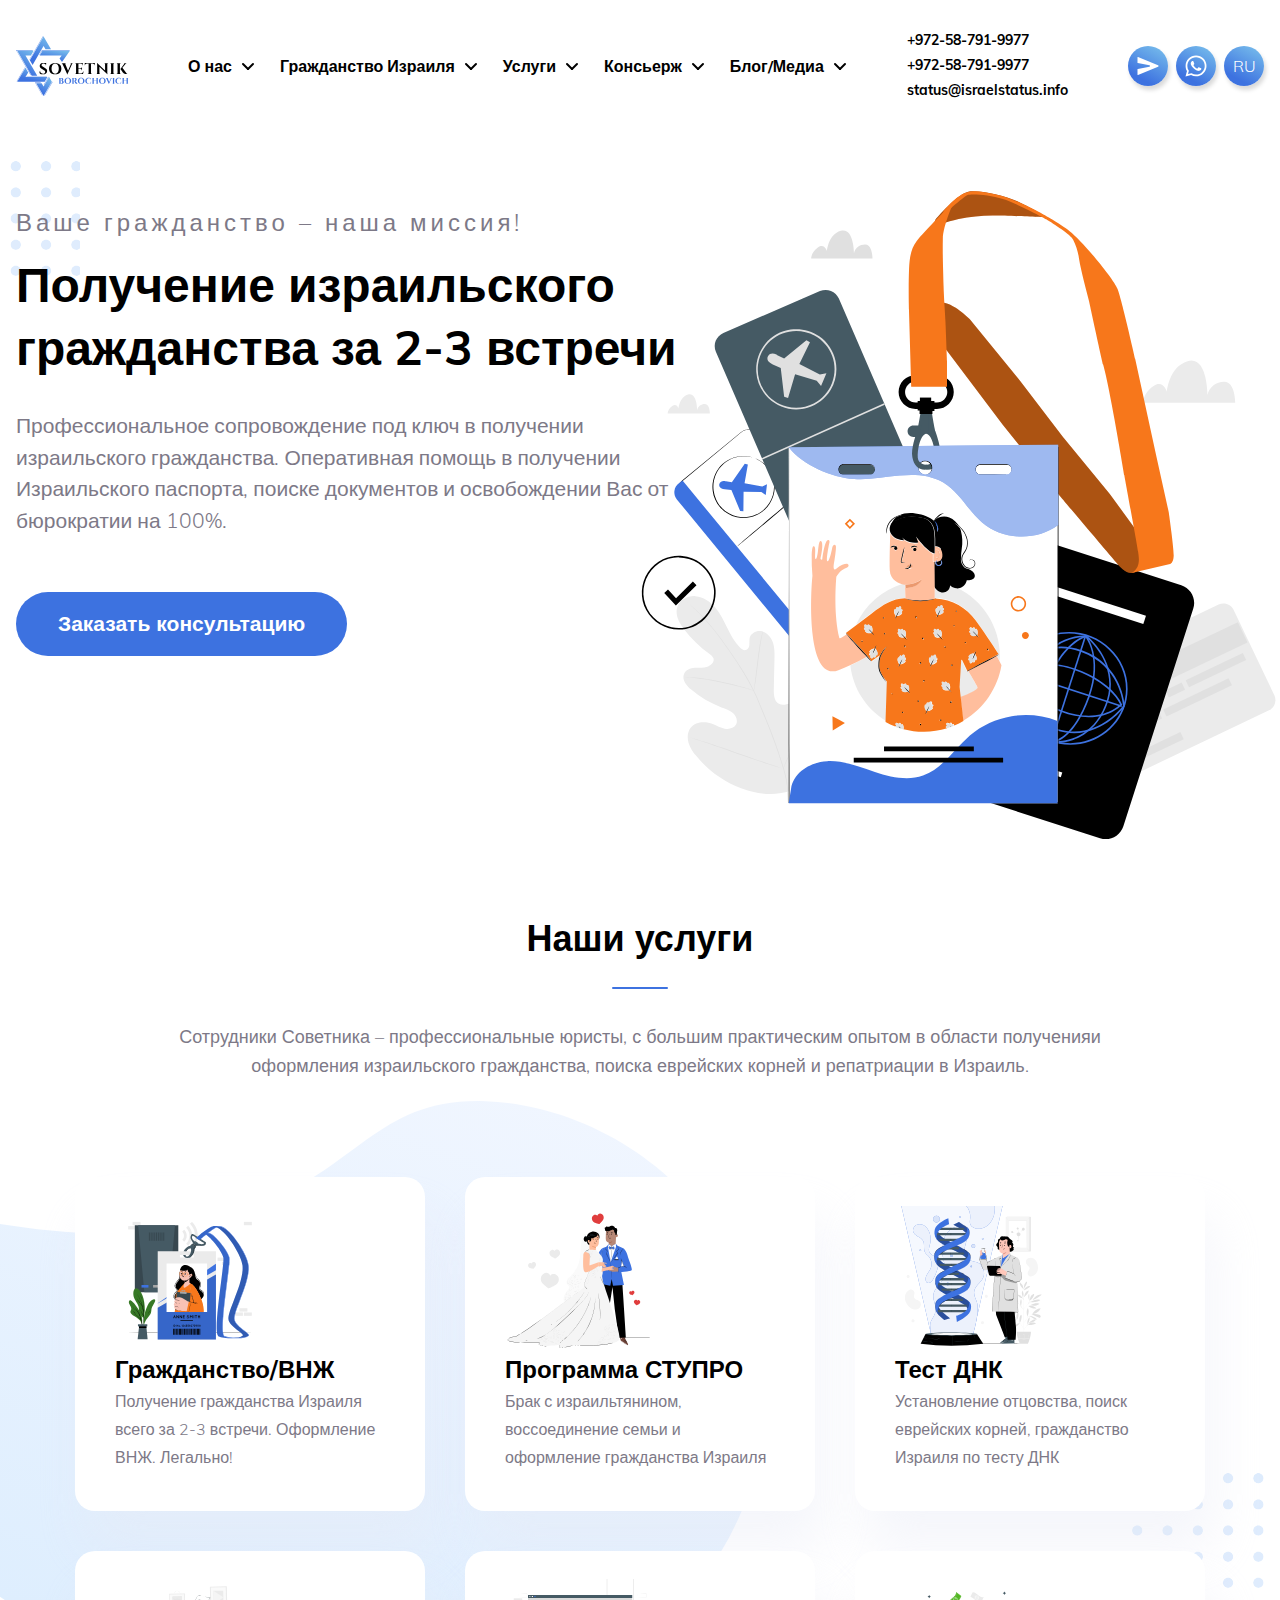
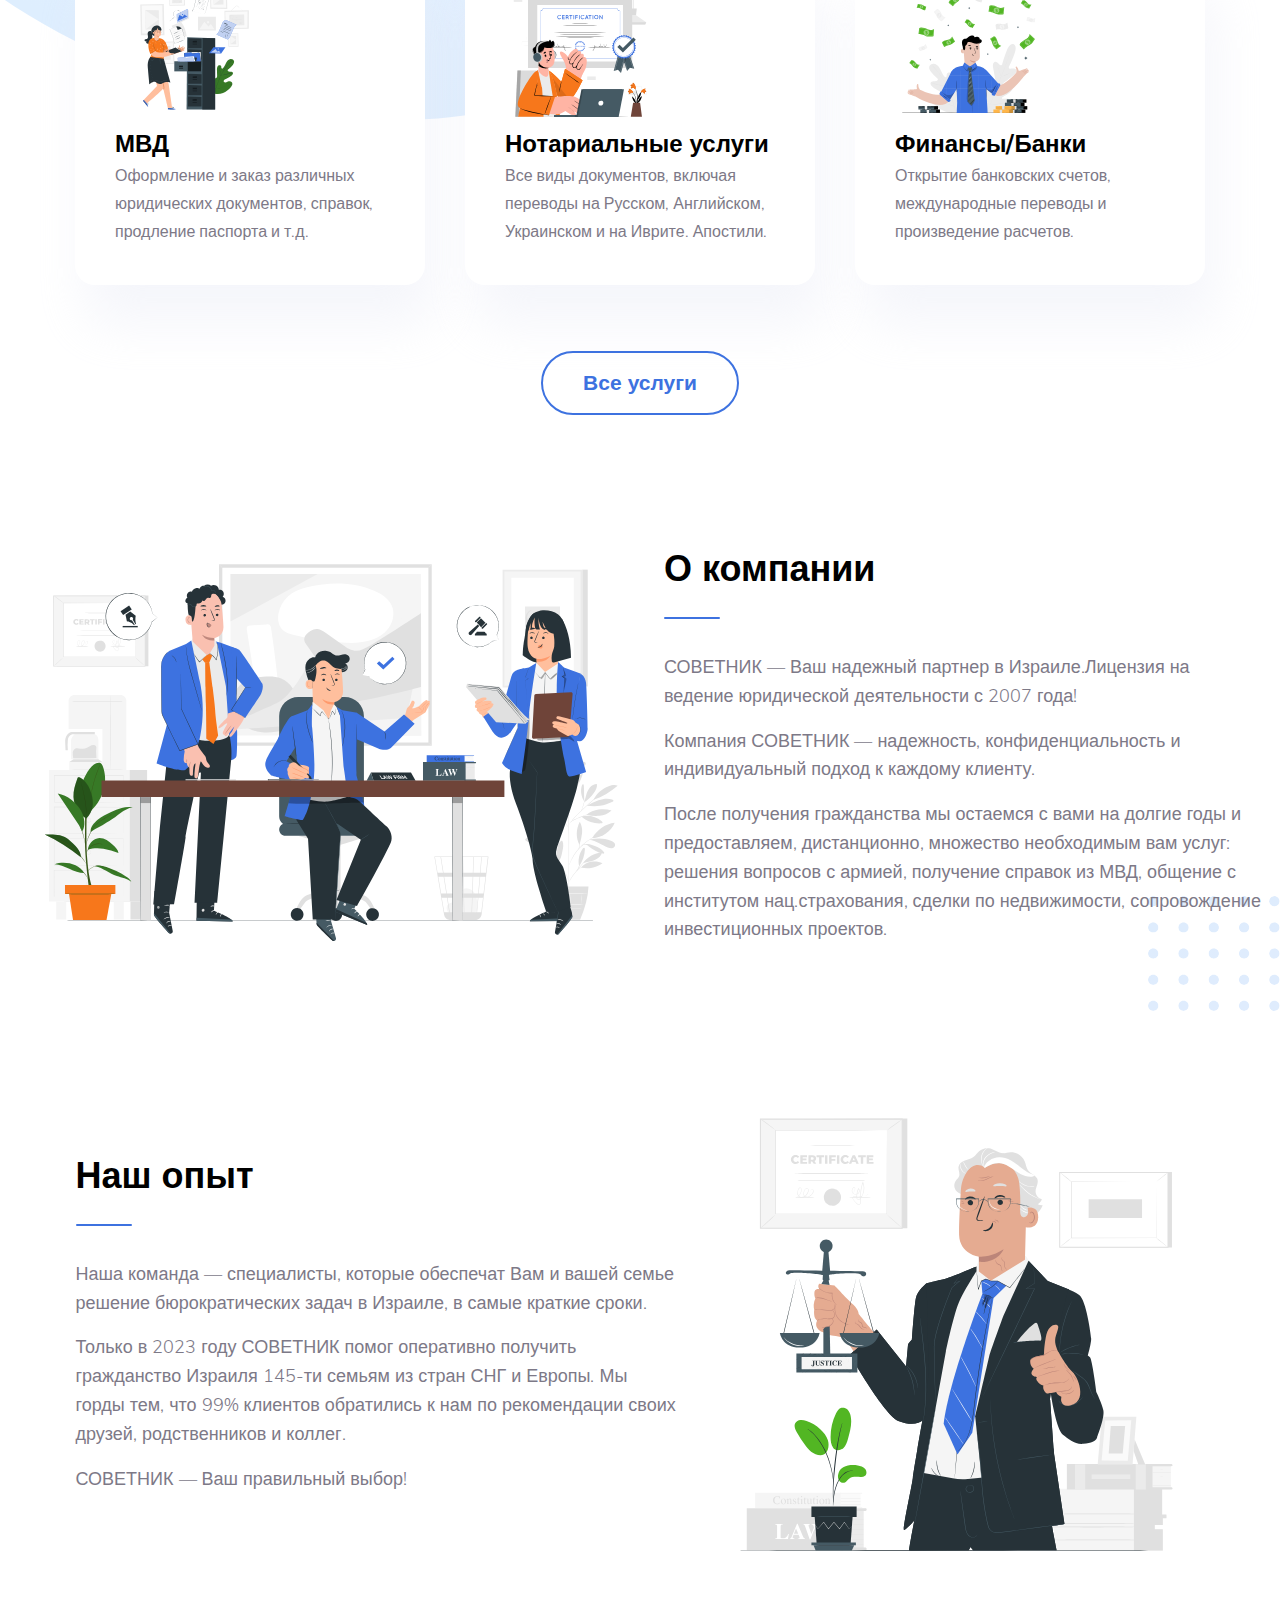
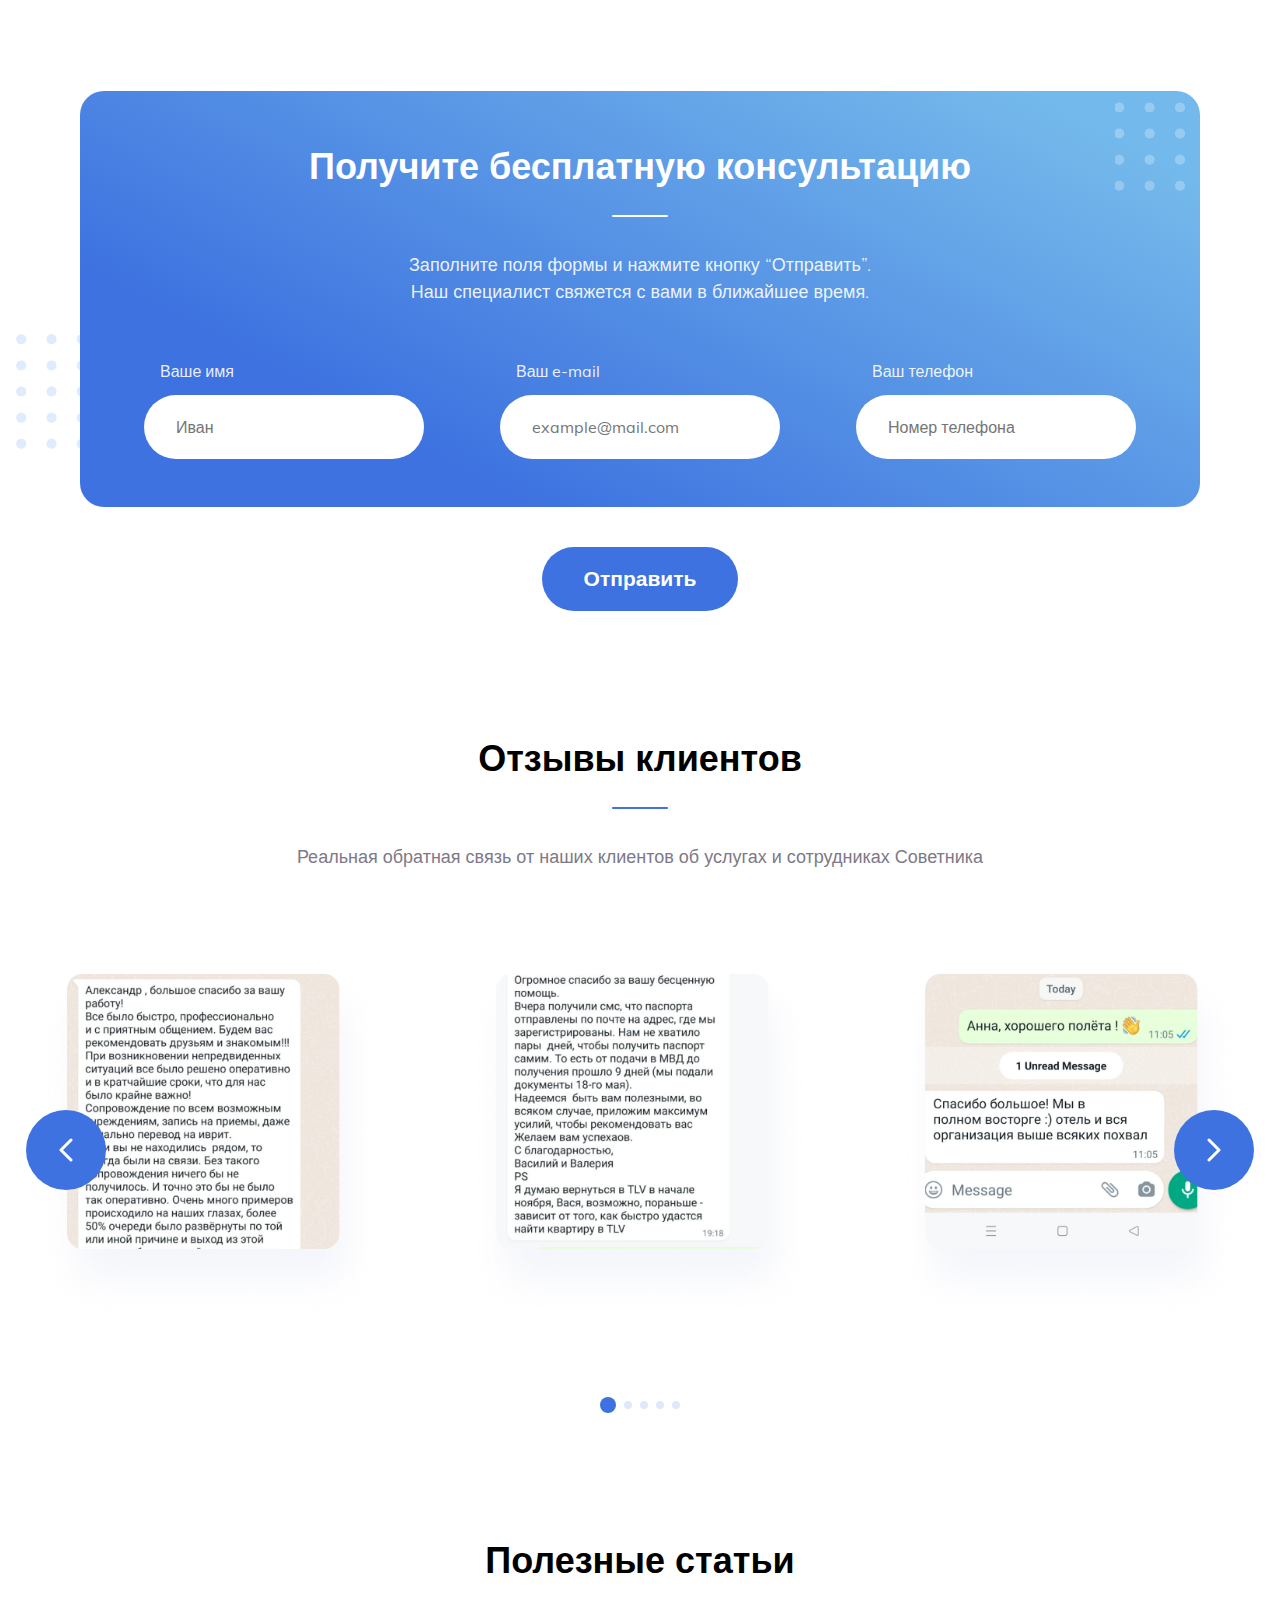
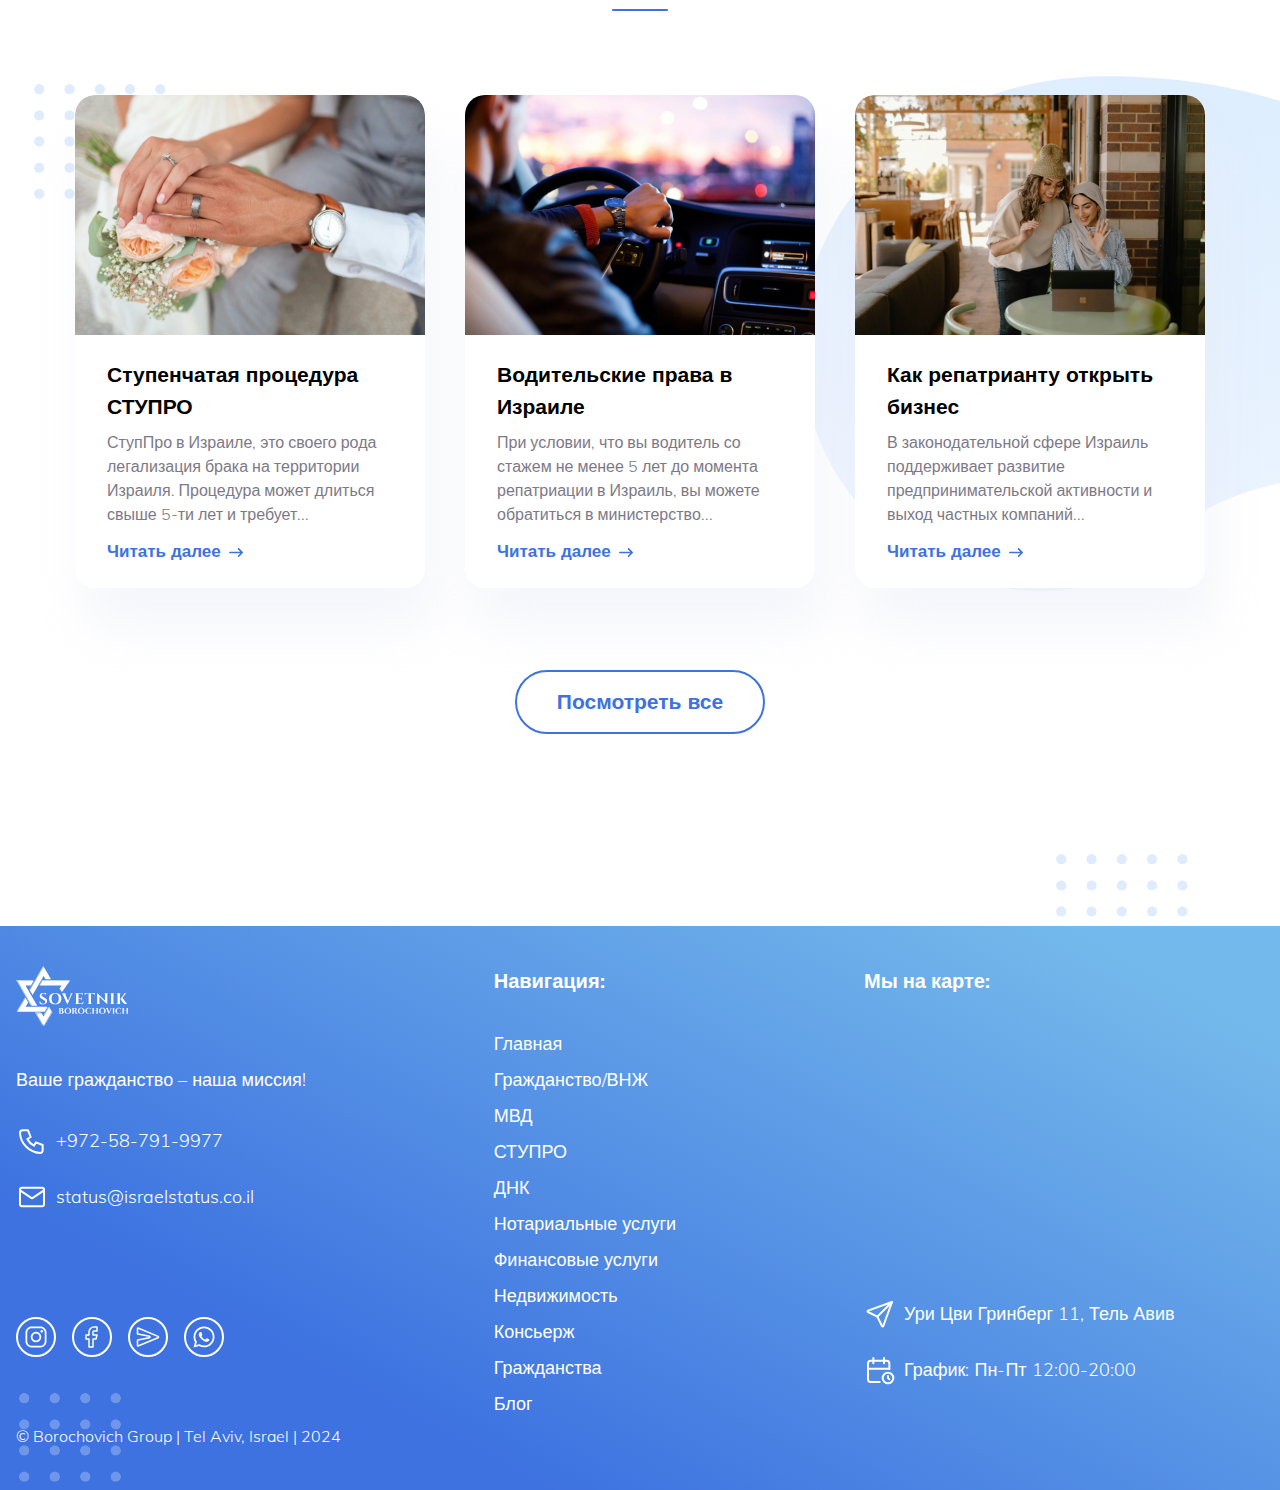
==== commit 6cbed21e: "new menu" ====
--- a/index.html
+++ b/index.html
@@ -11,7 +11,9 @@
 
     <link rel="preconnect" href="https://fonts.googleapis.com">
     <link rel="preconnect" href="https://fonts.gstatic.com" crossorigin>
-    <link href="https://fonts.googleapis.com/css2?family=Roboto+Slab:wght@400;700&display=swap" rel="stylesheet">
+    <link
+        href="https://fonts.googleapis.com/css2?family=Mulish:ital,wght@0,200..1000;1,200..1000&family=Roboto:ital,wght@0,100;0,300;0,400;0,500;0,700;0,900;1,100;1,300;1,400;1,500;1,700;1,900&display=swap"
+        rel="stylesheet">
 
 
     <link rel="stylesheet" href="https://cdn.jsdelivr.net/npm/swiper@11.1.4/swiper-bundle.min.css">
@@ -24,135 +26,243 @@
             <a href="/" class="header__logo logo">
                 <img class="logo__image" src="assets/images/logo.svg" alt="logo">
             </a>
+            <nav class="header__nav navigation">
+                <ul class="navigation__list" id="scrollableMenu">
+                    <li class="menu-item menu-item-has-children current_page_item ">
+                        <a href="#" class="">
+                            О нас
+                        </a>
+                        <ul class="sub-menu">
+                            <li id="menu-item-647"
+                                class="menu-item menu-item-type-post_type menu-item-object-services menu-item-647"><a
+                                    href="#">
+                                    Наша компания
+                                </a>
+                            </li>
+                            <li id="menu-item-647"
+                                class="menu-item menu-item-type-post_type menu-item-object-services menu-item-647"><a
+                                    href="#">
+                                    Адвокат Александр Борохович
+                                </a>
+                            </li>
+                            <li id="menu-item-647"
+                                class="menu-item menu-item-type-post_type menu-item-object-services menu-item-647"><a
+                                    href="#">
+                                    Дипломы и лицензии
+                                </a>
+                            </li>
+                            <li id="menu-item-647"
+                                class="menu-item menu-item-type-post_type menu-item-object-services menu-item-647"><a
+                                    href="#">
+                                    Отзывы клиентов
+                                </a>
+                            </li>
+                            <li id="menu-item-647"
+                                class="menu-item menu-item-type-post_type menu-item-object-services menu-item-647"><a
+                                    href="#">
+                                    Контакты
+                                </a>
+                            </li>
+                        </ul>
+                    </li>
+                    <li class="menu-item-has-children">
+                        <a href="#" class="">
+                            Гражданство Израиля
+                        </a>
+                        <ul class="sub-menu">
+                            <li id="menu-item-647"
+                                class="menu-item menu-item-type-post_type menu-item-object-services menu-item-647"><a
+                                    href="#">
+                                    Наша компания
+                                </a>
+                            </li>
+                            <li id="menu-item-647"
+                                class="menu-item menu-item-type-post_type menu-item-object-services menu-item-647"><a
+                                    href="#">
+                                    Адвокат Александр Борохович
+                                </a>
+                            </li>
+                            <li id="menu-item-647"
+                                class="menu-item menu-item-type-post_type menu-item-object-services menu-item-647"><a
+                                    href="#">
+                                    Дипломы и лицензии
+                                </a>
+                            </li>
+                            <li id="menu-item-647"
+                                class="menu-item menu-item-type-post_type menu-item-object-services menu-item-647"><a
+                                    href="#">
+                                    Отзывы клиентов
+                                </a>
+                            </li>
+                            <li id="menu-item-647"
+                                class="menu-item menu-item-type-post_type menu-item-object-services menu-item-647"><a
+                                    href="#">
+                                    Контакты
+                                </a>
+                            </li>
+                        </ul>
+                    </li>
+                    <li class="menu-item menu-item-has-children">
+                        <a href="#" class="">
+                            Услуги
+                        </a>
+                        <ul class="sub-menu">
+                            <li id="menu-item-647"
+                                class="menu-item menu-item-type-post_type menu-item-object-services menu-item-647"><a
+                                    href="#">
+                                    Наша компания
+                                </a>
+                            </li>
+                            <li id="menu-item-647"
+                                class="menu-item menu-item-type-post_type menu-item-object-services menu-item-647"><a
+                                    href="#">
+                                    Адвокат Александр Борохович
+                                </a>
+                            </li>
+                            <li id="menu-item-647"
+                                class="menu-item menu-item-type-post_type menu-item-object-services menu-item-647"><a
+                                    href="#">
+                                    Дипломы и лицензии
+                                </a>
+                            </li>
+                            <li id="menu-item-647"
+                                class="menu-item menu-item-type-post_type menu-item-object-services menu-item-647"><a
+                                    href="#">
+                                    Отзывы клиентов
+                                </a>
+                            </li>
+                            <li id="menu-item-647"
+                                class="menu-item menu-item-type-post_type menu-item-object-services menu-item-647"><a
+                                    href="#">
+                                    Контакты
+                                </a>
+                            </li>
+                        </ul>
+                    </li>
+                    <li class="menu-item menu-item-has-children">
+                        <a href="#" class="">
+                            Консьерж
+                        </a>
+                        <ul class="sub-menu">
+                            <li id="menu-item-647"
+                                class="menu-item menu-item-type-post_type menu-item-object-services menu-item-647"><a
+                                    href="#">
+                                    Наша компания
+                                </a>
+                            </li>
+                            <li id="menu-item-647"
+                                class="menu-item menu-item-type-post_type menu-item-object-services menu-item-647"><a
+                                    href="#">
+                                    Адвокат Александр Борохович
+                                </a>
+                            </li>
+                            <li id="menu-item-647"
+                                class="menu-item menu-item-type-post_type menu-item-object-services menu-item-647"><a
+                                    href="#">
+                                    Дипломы и лицензии
+                                </a>
+                            </li>
+                            <li id="menu-item-647"
+                                class="menu-item menu-item-type-post_type menu-item-object-services menu-item-647"><a
+                                    href="#">
+                                    Отзывы клиентов
+                                </a>
+                            </li>
+                            <li id="menu-item-647"
+                                class="menu-item menu-item-type-post_type menu-item-object-services menu-item-647"><a
+                                    href="#">
+                                    Контакты
+                                </a>
+                                <ul class="sub-menu">
+                            <li id="menu-item-647"
+                                class="menu-item menu-item-type-post_type menu-item-object-services menu-item-647"><a
+                                    href="#">
+                                    Наша компания
+                                </a>
+                            </li>
+                            <li id="menu-item-647"
+                                class="menu-item menu-item-type-post_type menu-item-object-services menu-item-647"><a
+                                    href="#">
+                                    Адвокат Александр Борохович
+                                </a>
+                            </li>
+                            <li id="menu-item-647"
+                                class="menu-item menu-item-type-post_type menu-item-object-services menu-item-647"><a
+                                    href="#">
+                                    Дипломы и лицензии
+                                </a>
+                            </li>
+                            <li id="menu-item-647"
+                                class="menu-item menu-item-type-post_type menu-item-object-services menu-item-647"><a
+                                    href="#">
+                                    Отзывы клиентов
+                                </a>
+                            </li>
+                            <li id="menu-item-647"
+                                class="menu-item menu-item-type-post_type menu-item-object-services menu-item-647"><a
+                                    href="#">
+                                    Контакты
+                                </a>
+                            </li>
+                        </ul>
+                            </li>
+                        </ul>
+                    </li>
+                    <li class="menu-item menu-item-has-children">
+                        <a href="#" class="">
+                            Блог/Медиа
+                        </a>
+                        <ul class="sub-menu">
+                            <li id="menu-item-647"
+                                class="menu-item menu-item-type-post_type menu-item-object-services menu-item-647"><a
+                                    href="#">
+                                    Наша компания
+                                </a>
+                            </li>
+                            <li id="menu-item-647"
+                                class="menu-item menu-item-type-post_type menu-item-object-services menu-item-647"><a
+                                    href="#">
+                                    Адвокат Александр Борохович
+                                </a>
+                            </li>
+                            <li id="menu-item-647"
+                                class="menu-item menu-item-type-post_type menu-item-object-services menu-item-647"><a
+                                    href="#">
+                                    Дипломы и лицензии
+                                </a>
+                            </li>
+                            <li id="menu-item-647"
+                                class="menu-item menu-item-type-post_type menu-item-object-services menu-item-647"><a
+                                    href="#">
+                                    Отзывы клиентов
+                                </a>
+                            </li>
+                            <li id="menu-item-647"
+                                class="menu-item menu-item-type-post_type menu-item-object-services menu-item-647"><a
+                                    href="#">
+                                    Контакты
+                                </a>
+                            </li>
+                        </ul>
+                    </li>
+                </ul>
+            </nav>
+
             <div class="header__contact">
                 <a href="tel:+972-58-791-9977">+972-58-791-9977</a>
+                <a href="tel:+972-58-791-9977">+972-58-791-9977</a>
                 <a href="mailto:status@israelstatus.info">status@israelstatus.info</a>
             </div>
-            <div class="header__menu">
-                <nav class="header__nav navigation">
-                    <button class="navigation__arrow arrow arrow__left" id="leftArrow">
-
-                    </button>
-                    <ul class="navigation__list" id="scrollableMenu">
-                        <li class="navigation__item">
-                            <a href="#" class="navigation__link navigation__link--active">
-                                ГРАЖДАНСТВО/ВНЖ
-                            </a>
-                            <ul class="navigation__sublist">
-                                <li class="navigation__subitem">
-                                    <a href="#" class="navigation__sublink">
-                                        Еврейские корни
-                                    </a>
-                                </li>
-                                <li class="navigation__subitem">
-                                    <a href="#" class="navigation__sublink">
-                                        Служба в армии Израиля
-                                    </a>
-                                </li>
-                                <li class="navigation__subitem">
-                                    <a href="#" class="navigation__sublink">
-                                        Брак
-                                    </a>
-                                </li>
-                                <li class="navigation__subitem">
-                                    <a href="#" class="navigation__sublink">
-                                        Одинокий родитель
-                                    </a>
-                                </li>
-                                <li class="navigation__subitem">
-                                    <a href="#" class="navigation__sublink">
-                                        Восстановление гражданства
-                                    </a>
-                                </li>
-                                <li class="navigation__subitem">
-                                    <a href="#" class="navigation__sublink">
-                                        Гуманитарная виза
-                                    </a>
-                                </li>
-                                <li class="navigation__subitem">
-                                    <a href="#" class="navigation__sublink">
-                                        Вдовы/Вдовцы
-                                    </a>
-                                </li>
-                                <li class="navigation__subitem">
-                                    <a href="#" class="navigation__sublink">
-                                        Обращение в иудаизм – Гиюр
-                                    </a>
-                                </li>
-                                <li class="navigation__subitem">
-                                    <a href="#" class="navigation__sublink">
-                                        Архивный поиск
-                                    </a>
-                                </li>
-                                <li class="navigation__subitem">
-                                    <a href="#" class="navigation__sublink">
-                                        Репатриация в Израиль
-                                    </a>
-                            </ul>
-                        </li>
-                        <li class="navigation__item">
-                            <a href="#" class="navigation__link">
-                                МВД
-                            </a>
-                            <ul class="navigation__sublist">
-                                <li class="navigation__subitem">
-                                    <a href="#" class="navigation__sublink">
-                                        Еврейские корни
-                                    </a>
-                                </li>
-                                <li class="navigation__subitem">
-                                    <a href="#" class="navigation__sublink">
-                                        Служба в армии Израиля
-                                    </a>
-                                </li>
-                            </ul>
-                        </li>
-                        <li class="navigation__item">
-                            <a href="#" class="navigation__link">
-                                СТУПРО
-                            </a>
-                            <ul class="navigation__sublist">
-                                <li class="navigation__subitem">
-                                    <a href="#" class="navigation__sublink">
-                                        Еврейские корни
-                                    </a>
-                                </li>
-                                <li class="navigation__subitem">
-                                    <a href="#" class="navigation__sublink">
-                                        Служба
-                                    </a>
-                                </li>
-                            </ul>
-                        </li>
-                        <li class="navigation__item">
-                            <a href="#" class="navigation__link">
-                                ДНК
-                            </a>
-                        </li>
-                        <li class="navigation__item">
-                            <a href="#" class="navigation__link">
-                                НОТАРИАЛЬНЫЕ
-                            </a>
-                        </li>
-                        <li class="navigation__item">
-                            <a href="#" class="navigation__link">
-                                Доминикана
-                            </a>
-                        </li>
-                    </ul>
-                    <button class="navigation__arrow arrow arrow__right" id="rightArrow">
-
-                    </button>
-                </nav>
-                <div class="header__actions actions">
-                    <p class="">Навигация по сайту:</p>
-                    <button class="actions__button burger" id="burgerButton">
-                        <span>Меню</span>
-                    </button>
-                    <button class="actions__button language" id="languageButton">
-                        Ru
-                    </button>
-                </div>
+            <div class="actions">
+
+                <a class="actions__button " href="#"><img src="assets/images/icon/tg.svg" alt=""></a>
+                <a class="actions__button " href="#"><img src="assets/images/icon/logo-whatsapp.svg" alt=""></a>
+                <button class="actions__button language" id="languageButton">
+                    Ru
+                </button>
+                <button class="actions__button burger" id="burgerButton">
+                    <span>Меню</span>
+                </button>
             </div>
         </div>
 
@@ -304,29 +414,29 @@
                     Реальная обратная связь от наших клиентов об услугах и сотрудниках Советника
                 </p>
 
-            <!-- Slider main container -->
-            <div class="swiper" id="swiper">
-
-                <!-- Additional required wrapper -->
-                <ul class="swiper-wrapper comments__list">
-
-                    <!-- Slides -->
-                    <li class="swiper-slide comments__item"><img src="assets/images/1/1.png" alt=""></li>
-                    <li class="swiper-slide comments__item"><img src="assets/images/1/2.png" alt=""></li>
-                    <li class="swiper-slide comments__item"><img src="assets/images/1/3.png" alt=""></li>
-                    <li class="swiper-slide comments__item"><img src="assets/images/1/1.png" alt=""></li>
-                    <li class="swiper-slide comments__item"><img src="assets/images/1/3.png" alt=""></li>
-                </ul>
-                <div class="swiper__navigation">
-                    <!-- If we need pagination -->
-                    <div class="swiper-pagination"></div>
-                    <div class="swiper__navigation-button">
-                        <!-- If we need navigation buttons -->
-                        <div class="swiper-button-prev"></div>
-                        <div class="swiper-button-next"></div>
+                <!-- Slider main container -->
+                <div class="swiper" id="swiper">
+
+                    <!-- Additional required wrapper -->
+                    <ul class="swiper-wrapper comments__list">
+
+                        <!-- Slides -->
+                        <li class="swiper-slide comments__item"><img src="assets/images/1/1.png" alt=""></li>
+                        <li class="swiper-slide comments__item"><img src="assets/images/1/2.png" alt=""></li>
+                        <li class="swiper-slide comments__item"><img src="assets/images/1/3.png" alt=""></li>
+                        <li class="swiper-slide comments__item"><img src="assets/images/1/1.png" alt=""></li>
+                        <li class="swiper-slide comments__item"><img src="assets/images/1/3.png" alt=""></li>
+                    </ul>
+                    <div class="swiper__navigation">
+                        <!-- If we need pagination -->
+                        <div class="swiper-pagination"></div>
+                        <div class="swiper__navigation-button">
+                            <!-- If we need navigation buttons -->
+                            <div class="swiper-button-prev"></div>
+                            <div class="swiper-button-next"></div>
+                        </div>
                     </div>
                 </div>
-            </div>
             </div>
         </section>
         <section class="news">
--- a/assets/css/style.css
+++ b/assets/css/style.css
@@ -285,6 +285,10 @@
   font-weight: 300;
   line-height: 1.5;
 }
+body.lock {
+  max-height: 100vh;
+  overflow: hidden;
+}
 
 a,
 button,
@@ -539,76 +543,43 @@
   }
 }
 
-.navigation {
-  position: absolute;
-  -webkit-box-align: center;
-      -ms-flex-align: center;
-          align-items: center;
-  padding: 0 32px;
-  right: 100px;
-  max-width: 750px;
-  border-radius: 24px;
-  background: var(--color-light);
-  -webkit-box-shadow: 0px 4px 20px 0px var(--color-shadow);
-          box-shadow: 0px 4px 20px 0px var(--color-shadow);
-  border-bottom: 1px solid rgba(0, 0, 0, 0.05);
-  -webkit-transition: all 0.3s ease-in-out;
-  transition: all 0.3s ease-in-out;
-  opacity: 0;
-  top: -1000%;
-  translate: 0 -50%;
-}
-@media (max-width: 1023px) {
+@media (max-width: 1150px) {
   .navigation {
-    max-width: none;
-    padding: 40px 16px;
+    position: absolute;
+    top: 100%;
+    left: 0;
     right: 0;
+    z-index: 1;
+    display: -webkit-box;
+    display: -ms-flexbox;
+    display: flex;
+    -webkit-box-pack: center;
+        -ms-flex-pack: center;
+            justify-content: center;
+    background: var(--color-light);
+    -webkit-box-shadow: var(--shadow);
+            box-shadow: var(--shadow);
+  }
+}
+@media (max-width: 767px) {
+  .navigation {
+    height: calc(100vh - 60px);
+    padding: 50px 0px;
+  }
+}
+.navigation__list {
+  display: -webkit-box;
+  display: -ms-flexbox;
+  display: flex;
+  -webkit-box-align: center;
+      -ms-flex-align: center;
+          align-items: center;
+  gap: 24px;
+}
+@media (max-width: 767px) {
+  .navigation__list {
     width: 100%;
-    height: 100vh;
-    -webkit-box-shadow: none;
-            box-shadow: none;
-    translate: 0 0;
-  }
-}
-.navigation.active {
-  top: 50%;
-  opacity: 1;
-  z-index: 1;
-}
-@media (max-width: 1023px) {
-  .navigation.active {
-    top: 100%;
-  }
-}
-.navigation__list {
-  max-width: 650px;
-  padding: 16px 0;
-  display: -webkit-box;
-  display: -ms-flexbox;
-  display: flex;
-  -webkit-box-align: center;
-      -ms-flex-align: center;
-          align-items: center;
-  -webkit-column-gap: 32px;
-     -moz-column-gap: 32px;
-          column-gap: 32px;
-  overflow-x: auto;
-  white-space: nowrap;
-  -ms-scroll-snap-type: x mandatory;
-      scroll-snap-type: x mandatory;
-  /* Дополнительно для плавного скролла */
-  -ms-overflow-style: none;
-  /* Internet Explorer 10+ */
-  scrollbar-width: none;
-  /* Firefox */
-}
-.navigation__list::-webkit-scrollbar {
-  display: none;
-  /* Chrome, Safari, Opera */
-}
-@media (max-width: 1023px) {
-  .navigation__list {
-    max-width: none;
+    padding: 0px 24px;
     -webkit-box-orient: vertical;
     -webkit-box-direction: normal;
         -ms-flex-direction: column;
@@ -616,131 +587,175 @@
     -webkit-box-align: start;
         -ms-flex-align: start;
             align-items: flex-start;
-    gap: 24px;
     overflow: auto;
   }
 }
-.navigation__item {
-  font-size: 18px;
-  text-transform: uppercase;
-  text-wrap: nowrap;
-}
-.navigation__link {
+.navigation__list > li {
   position: relative;
-}
-@media (max-width: 1023px) {
-  .navigation__link {
-    padding: 0 24px;
+  display: -webkit-box;
+  display: -ms-flexbox;
+  display: flex;
+  -webkit-box-align: center;
+      -ms-flex-align: center;
+          align-items: center;
+  gap: 8px;
+  font-size: 16px;
+  color: var(--color-dark);
+}
+@media (max-width: 767px) {
+  .navigation__list > li {
+    width: 100%;
+  }
+}
+.navigation__list > li.menu-item-has-children::after {
+  content: "";
+  display: inline-block;
+  min-width: 16px;
+  height: 16px;
+  background: var(--color-dark);
+  mask: url(../images/icon/arrow-down.svg) no-repeat center;
+  -webkit-mask: url(../images/icon/arrow-down.svg) no-repeat center;
+  mask-size: contain;
+  -webkit-mask-size: contain;
+  -webkit-transition-duration: var(--transition-duration);
+          transition-duration: var(--transition-duration);
+}
+.navigation__list > li.active::after {
+  rotate: 180deg;
+  background: var(--color-accent);
+}
+.navigation__list > li.active > a {
+  color: var(--color-accent);
+}
+.navigation__list > li.active > a::after {
+  width: 100%;
+}
+@media (max-width: 767px) {
+  .navigation__list > li.active > a::after {
+    width: 8px;
+    height: 100%;
   }
 }
 @media (hover: hover) {
-  .navigation__link:hover {
-    color: var(--color-dark);
-  }
-  .navigation__link:hover::after {
+  .navigation__list > li:hover > a {
+    color: var(--color-accent);
+  }
+  .navigation__list > li:hover > a::after {
     width: 100%;
-    opacity: 1;
-  }
-}
-@media (hover: hover) and (max-width: 1023px) {
-  .navigation__link:hover::after {
+  }
+}
+@media (hover: hover) and (max-width: 767px) {
+  .navigation__list > li:hover > a::after {
+    width: 8px;
     height: 100%;
-    width: 0;
+  }
+}
+@media (hover: hover) {
+  .navigation__list > li:hover::after {
+    background: var(--color-accent);
   }
 }
 @media (hover: none) {
-  .navigation__link:active {
-    color: var(--color-dark);
-  }
-  .navigation__link:active::after {
+  .navigation__list > li:active > a {
+    color: var(--color-accent);
+  }
+  .navigation__list > li:active > a::after {
     width: 100%;
-    opacity: 1;
-  }
-}
-@media (hover: none) and (max-width: 1023px) {
-  .navigation__link:active::after {
+  }
+}
+@media (hover: none) and (max-width: 767px) {
+  .navigation__list > li:active > a::after {
+    width: 8px;
     height: 100%;
-    width: 0;
-  }
-}
-.navigation__link::after {
+  }
+}
+@media (hover: none) {
+  .navigation__list > li:active::after {
+    background: var(--color-accent);
+  }
+}
+.navigation__list > li > a {
+  padding: 16px 0;
+  font-weight: 700;
+}
+@media (max-width: 767px) {
+  .navigation__list > li > a {
+    width: 100%;
+    padding: 0;
+    text-transform: uppercase;
+  }
+}
+.navigation__list > li > a::after {
   content: "";
-  display: block;
   position: absolute;
   left: 50%;
-  bottom: -19px;
+  bottom: 0;
   translate: -50% 0;
+  display: block;
   width: 0%;
-  border-top: 8px solid var(--color-accent);
+  height: 8px;
+  background: var(--color-accent);
   border-radius: 8px 8px 0 0;
+  -webkit-transition-duration: var(--transition-duration);
+          transition-duration: var(--transition-duration);
+}
+@media (max-width: 767px) {
+  .navigation__list > li > a::after {
+    left: -24px;
+    top: 50%;
+    translate: 0 -50%;
+    width: 8px;
+    height: 0%;
+    border-radius: 0 8px 8px 0;
+  }
+}
+.navigation__list > li .sub-menu {
+  display: none;
+  position: absolute;
+  top: 100%;
+  left: -16px;
+  padding: 16px;
+  z-index: 1;
+  background: var(--color-light);
+  border-radius: 24px;
+  -webkit-box-orient: vertical;
+  -webkit-box-direction: normal;
+      -ms-flex-direction: column;
+          flex-direction: column;
+  gap: 16px;
+  width: -webkit-max-content;
+  width: -moz-max-content;
+  width: max-content;
+  -webkit-box-shadow: 0px 4px 20px 0px rgba(0, 0, 0, 0.1490196078);
+          box-shadow: 0px 4px 20px 0px rgba(0, 0, 0, 0.1490196078);
   opacity: 0;
-  -webkit-transition: all 0.3s ease;
-  transition: all 0.3s ease;
-}
-@media (max-width: 1023px) {
-  .navigation__link::after {
-    left: 0;
-    bottom: 50%;
-    translate: 0 50%;
-    border: none;
-    border-right: 8px solid var(--color-accent);
-    border-radius: 0 8px 8px 0;
-    height: 0;
-  }
-}
-.navigation__link--active {
-  color: var(--color-dark);
-}
-.navigation__link--active::after {
-  width: 100%;
+  -webkit-transition: opacity 0.3s ease;
+  transition: opacity 0.3s ease;
+}
+@media (max-width: 767px) {
+  .navigation__list > li .sub-menu {
+    left: 16px;
+    border-radius: 0;
+    width: calc(100% - 32px);
+  }
+}
+.navigation__list > li .sub-menu.show {
+  display: -webkit-box;
+  display: -ms-flexbox;
+  display: flex;
   opacity: 1;
 }
-@media (max-width: 1023px) {
-  .navigation__link--active::after {
-    width: 0;
-    height: 100%;
-  }
-}
-.navigation__sublist {
-  height: 0;
-  opacity: 0;
-  position: absolute;
-  top: 101%;
-  left: 0;
-  width: 100%;
-  padding: 32px 40px;
-  background: var(--color-light);
-  display: -webkit-box;
-  display: -ms-flexbox;
-  display: flex;
-  -ms-flex-wrap: wrap;
-      flex-wrap: wrap;
-  gap: 16px 24px;
-}
-.navigation__subitem {
-  -ms-flex-preferred-size: calc(50% - 12px);
-      flex-basis: calc(50% - 12px);
-}
-.navigation__sublink {
-  text-transform: capitalize;
-  color: var(--color-dark);
-  font-weight: 700;
-  text-wrap: wrap;
-  line-height: 1.8;
+.navigation__list > li .sub-menu > li a {
+  font-weight: 600;
 }
 @media (hover: hover) {
-  .navigation__sublink:hover {
+  .navigation__list > li .sub-menu > li a:hover {
     color: var(--color-accent);
   }
 }
 @media (hover: none) {
-  .navigation__sublink:active {
+  .navigation__list > li .sub-menu > li a:active {
     color: var(--color-accent);
-  }
-}
-@media (max-width: 1023px) {
-  .navigation__arrow {
-    display: none;
   }
 }
 
@@ -752,18 +767,9 @@
   -webkit-box-align: center;
       -ms-flex-align: center;
           align-items: center;
-  -webkit-column-gap: 28px;
-     -moz-column-gap: 28px;
-          column-gap: 28px;
-}
-.actions p {
-  font-size: 18px;
-  font-weight: 600;
-}
-@media (max-width: 1023px) {
-  .actions p {
-    display: none;
-  }
+  -webkit-column-gap: 8px;
+     -moz-column-gap: 8px;
+          column-gap: 8px;
 }
 .actions__button {
   position: relative;
@@ -771,7 +777,7 @@
   background-color: transparent;
   border: none;
   cursor: pointer;
-  width: 64px;
+  width: 40px;
   aspect-ratio: 1;
   display: -webkit-box;
   display: -ms-flexbox;
@@ -783,31 +789,25 @@
       -ms-flex-align: center;
           align-items: center;
   border-radius: 50%;
+  color: var(--color-light);
   -webkit-box-shadow: var(--shadow);
           box-shadow: var(--shadow);
+  background: var(--bg-gradient);
+  font-size: 16px;
   text-transform: uppercase;
-  z-index: 1000;
-}
-@media (max-width: 767px) {
-  .actions__button {
-    width: 56px;
-    aspect-ratio: 1;
-  }
+  z-index: 1;
 }
 .actions__button::before {
   content: "";
   display: block;
   opacity: 0;
   position: absolute;
-  top: 0;
-  left: 0;
-  width: 100%;
-  height: 100%;
+  inset: 0;
   border-radius: 50%;
-  background: var(--color-gray-alt);
+  background: var(--bg-gradient-alt);
   -webkit-transition: opacity 0.3s ease-in-out;
   transition: opacity 0.3s ease-in-out;
-  z-index: -1000;
+  z-index: -1;
 }
 @media (hover: hover) {
   .actions__button:hover::before {
@@ -819,33 +819,30 @@
     opacity: 1;
   }
 }
-.actions .language {
-  font-size: 18px;
-  font-weight: 800;
-  position: absolute;
-  right: 0;
-  top: 80px;
-  opacity: 0;
-  -webkit-transition: all 0.3s ease;
-  transition: all 0.3s ease;
-  z-index: -100;
-}
-.actions .language.language--active {
-  opacity: 1;
-  z-index: 2;
-}
 
 .burger {
-  background: var(--bg-gradient);
-}
-.burger::before {
-  background: var(--bg-gradient-alt);
+  display: none;
+}
+@media (max-width: 767px) {
+  .burger {
+    display: -webkit-box;
+    display: -ms-flexbox;
+    display: flex;
+  }
 }
 .burger span {
   font-size: 0;
-  display: block;
-  width: 28px;
-  height: 3px;
+  display: -webkit-box;
+  display: -ms-flexbox;
+  display: flex;
+  -webkit-box-pack: center;
+      -ms-flex-pack: center;
+          justify-content: center;
+  -webkit-box-align: center;
+      -ms-flex-align: center;
+          align-items: center;
+  width: 24px;
+  height: 2px;
   background: var(--color-light);
   border-radius: 3px;
   -webkit-transition: all 0.3s ease;
@@ -854,8 +851,8 @@
 .burger span::before, .burger span::after {
   content: "";
   display: block;
-  width: 28px;
-  height: 3px;
+  width: 24px;
+  height: 2px;
   background: var(--color-light);
   border-radius: 3px;
   position: absolute;
@@ -865,32 +862,15 @@
   transition: all 0.3s ease;
 }
 .burger span::before {
-  top: 20px;
-}
-@media (max-width: 767px) {
-  .burger span::before {
-    top: 18px;
-  }
+  top: 12px;
 }
 .burger span::after {
-  bottom: 20px;
-}
-@media (max-width: 767px) {
-  .burger span::after {
-    bottom: 18px;
-  }
-}
-.burger.burger--active {
-  background: var(--color-light);
-}
-.burger.burger--active::before {
-  background: var(--color-gray-alt);
+  bottom: 12px;
 }
 .burger.burger--active span {
   width: 0;
 }
 .burger.burger--active span::before, .burger.burger--active span::after {
-  background: var(--color-dark);
   top: 50%;
   bottom: auto;
   translate: -50% -50%;
@@ -1077,7 +1057,20 @@
 }
 
 .header {
-  padding-block: clamp(1rem, 0.6rem + 1.78vw, 2rem);
+  padding-block: 30px;
+  background: var(--color-light);
+}
+@media (max-width: 1150px) {
+  .header {
+    padding-block: 10px;
+  }
+}
+.header.fixed {
+  position: fixed;
+  top: 0;
+  left: 0;
+  right: 0;
+  z-index: 1;
 }
 .header__inner {
   position: relative;
@@ -1090,20 +1083,30 @@
   -webkit-box-pack: justify;
       -ms-flex-pack: justify;
           justify-content: space-between;
-  -webkit-column-gap: 40px;
-     -moz-column-gap: 40px;
-          column-gap: 40px;
+  -webkit-column-gap: 15px;
+     -moz-column-gap: 15px;
+          column-gap: 15px;
 }
 .header__contact {
   display: -webkit-box;
   display: -ms-flexbox;
   display: flex;
-  -webkit-box-align: center;
-      -ms-flex-align: center;
-          align-items: center;
-  -webkit-column-gap: 40px;
-     -moz-column-gap: 40px;
-          column-gap: 40px;
+  -webkit-box-orient: vertical;
+  -webkit-box-direction: normal;
+      -ms-flex-direction: column;
+          flex-direction: column;
+  row-gap: 4px;
+}
+@media (max-width: 1150px) {
+  .header__contact {
+    -webkit-box-orient: horizontal;
+    -webkit-box-direction: normal;
+        -ms-flex-direction: row;
+            flex-direction: row;
+    -webkit-column-gap: 20px;
+       -moz-column-gap: 20px;
+            column-gap: 20px;
+  }
 }
 @media (max-width: 767px) {
   .header__contact {
@@ -1119,8 +1122,9 @@
   }
 }
 .header__contact a {
-  font-size: 18px;
-  font-weight: 600;
+  font-size: 14px;
+  font-weight: 700;
+  color: var(--color-dark);
 }
 @media (hover: hover) {
   .header__contact a:hover {
@@ -1148,14 +1152,8 @@
   }
 }
 .logo__image {
-  max-height: 80px;
-}
-@media (max-width: 767px) {
-  .logo__image {
-    max-height: 60px;
-  }
-}
-
+  max-height: 60px;
+}
 .hero {
   overflow: hidden;
   position: relative;
